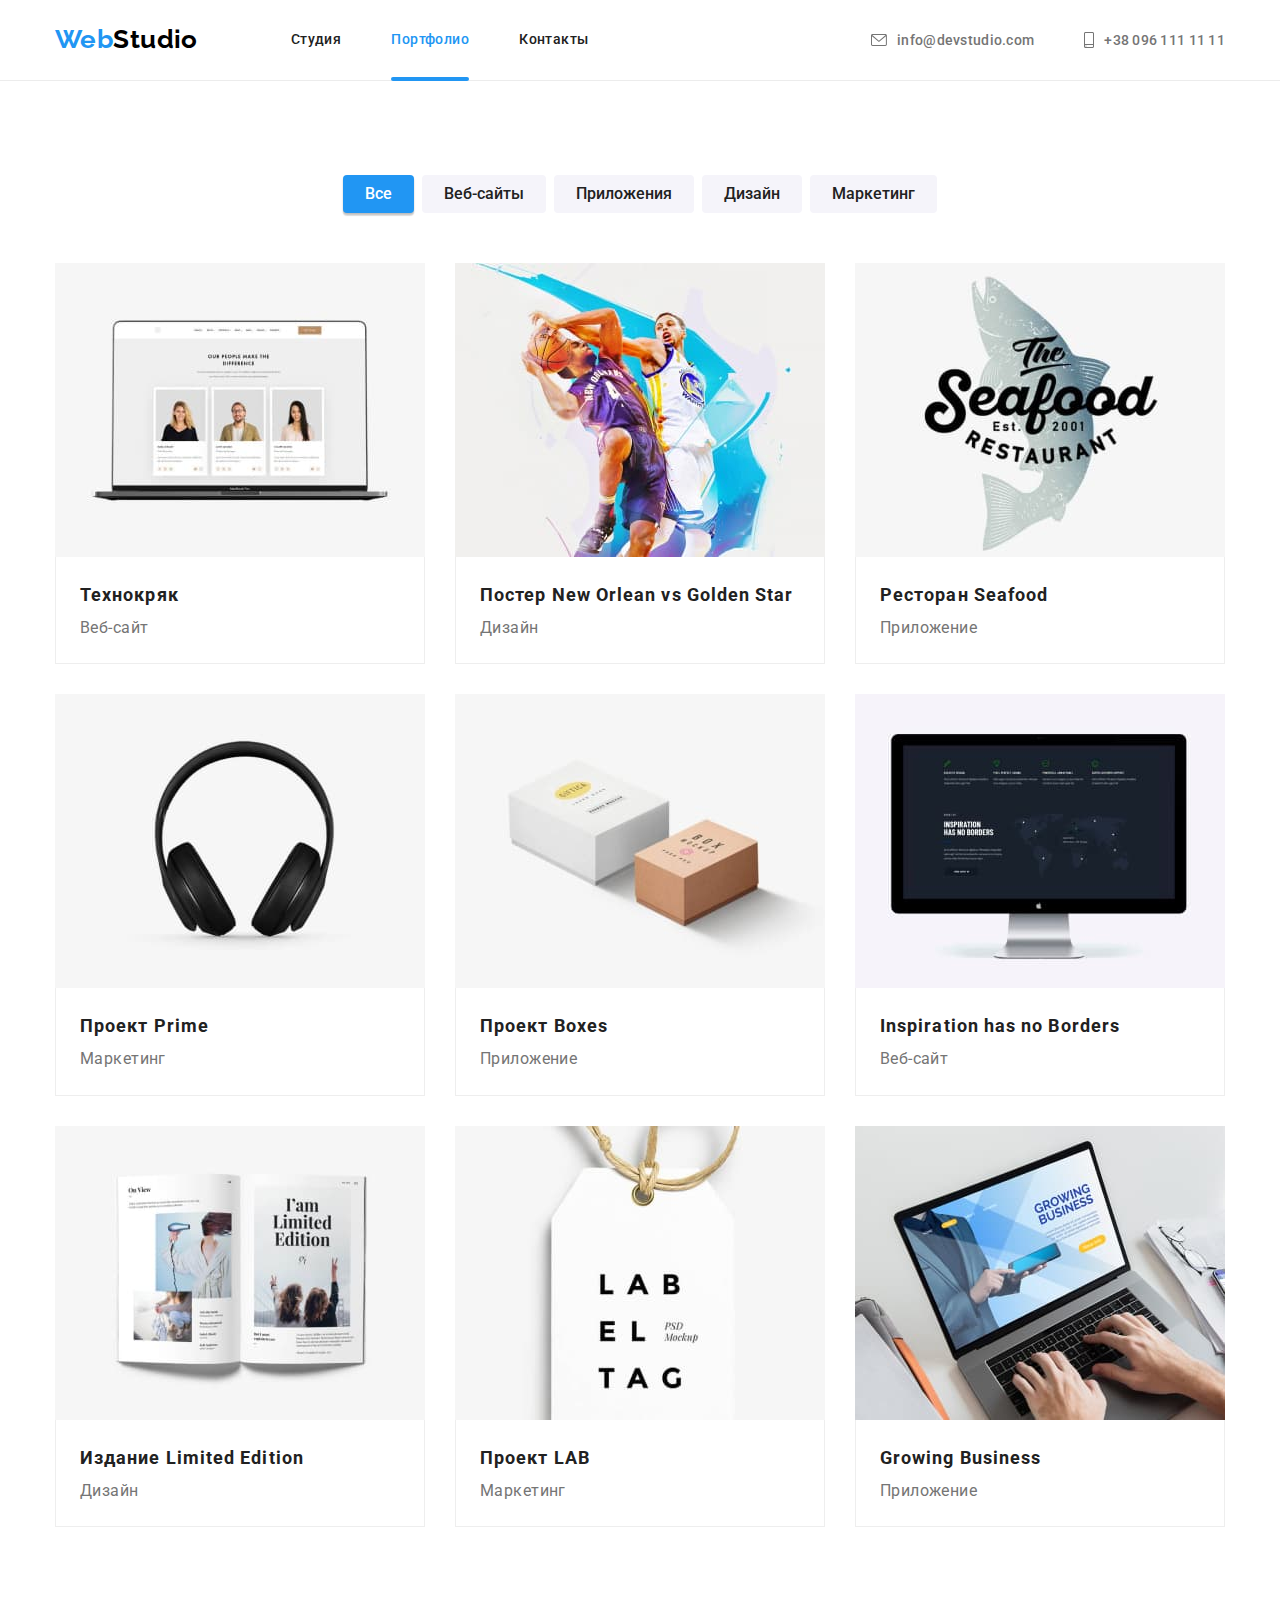
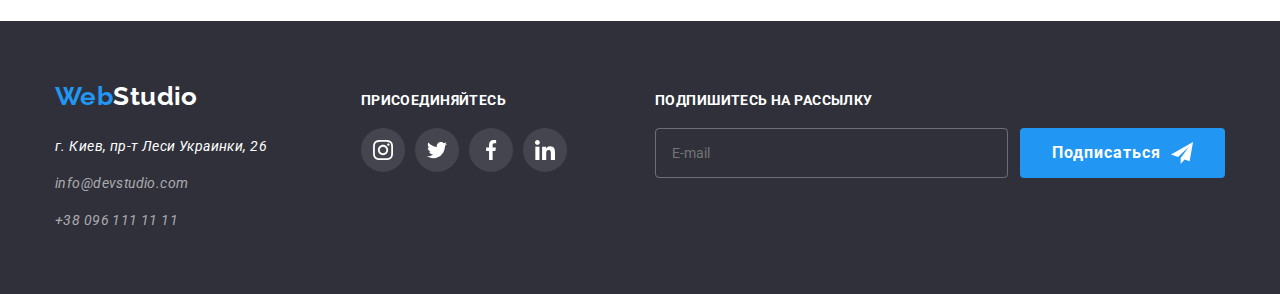
==== portfolio.html @ a34e584c "Початок роботи" ====
<!DOCTYPE html>
<html lang="ru">
  <head>
    <meta charset="UTF-8" />
    <meta http-equiv="X-UA-Compatible" content="IE=edge" />
    <meta name="viewport" content="width=device-width, initial-scale=1.0" />

    <title>WebStudio</title>

    <link rel="preconnect" href="https://fonts.googleapis.com" />
    <link rel="preconnect" href="https://fonts.gstatic.com" crossorigin />
    <link
      href="https://fonts.googleapis.com/css2?family=Raleway:wght@700&family=Roboto:wght@400;500;700;900&display=swap"
      rel="stylesheet"
    />

    <link
      rel="stylesheet"
      href="https://cdnjs.cloudflare.com/ajax/libs/modern-normalize/1.1.0/modern-normalize.min.css"
    />

    <link rel="stylesheet" href="./css/main.min.css" />
  </head>

  <body>
    <!------------------------------ Header ----------------------------->
    <header class="header-section">
      <div class="container header-container">
        <nav class="nav-list">
          <a lang="en" href="/" class="logo"
            >Web<span class="logo__header-color">Studio</span></a
          >

          <ul class="list nav-list">
            <li class="nav-list__item">
              <a href="./index.html" class="nav-list__menu">Студия</a>
            </li>
            <li class="nav-list__item">
              <a href="./portfolio.html" class="nav-list__menu current"
                >Портфолио</a
              >
            </li>
            <li class="nav-list__item">
              <a href="" class="nav-list__menu">Контакты</a>
            </li>
          </ul>
        </nav>
        <ul class="header-contacts-list">
          <li class="nav-list__item">
            <a href="mailto:info@devstudio.com" class="header-contacts">
              <svg class="icon-envelope">
                <use href="./images/icons.svg#icon-envelope"></use>
              </svg>
              info@devstudio.com</a
            >
          </li>

          <li class="nav-list__item">
            <a href="tel:+380961111111" class="header-contacts">
              <svg class="icon-smartphone">
                <use href="./images/icons.svg#icon-smartphone"></use>
              </svg>
              +38 096 111 11 11</a
            >
          </li>
        </ul>
      </div>
    </header>

    <main>
      <section class="main-content-section">
        <div class="container project-container">
          <h1 class="visually-hidden">Наши проекты</h1>

          <ul class="list filters-list">
            <li class="filters-list__btm-filters">
              <button type="button" class="btm-filters current">Все</button>
            </li>
            <li class="filters-list__btm-filters">
              <button type="button" class="btm-filters">Веб-сайты</button>
            </li>
            <li class="filters-list__btm-filters">
              <button type="button" class="btm-filters">Приложения</button>
            </li>
            <li class="filters-list__btm-filters">
              <button type="button" class="btm-filters">Дизайн</button>
            </li>
            <li class="filters-list__btm-filters">
              <button type="button" class="btm-filters">Маркетинг</button>
            </li>
          </ul>

          <ul class="list projects-list">
            <li class="project-list-item">
              <a
                class="project-item-link"
                href=""
                target="_blank"
                title="Технокряк"
                rel="noopener nofollow"
              >
                <div class="project__wrapper">
                  <img
                    class="projects-photo"
                    src="./images/project-1.jpg"
                    alt="Веб-сайт Технокряк"
                  />
                  <p class="project__overlay">
                    Ресурс предлагает комплексные предложения с разным уровнем
                    функционала и сервисов. Все это позволит посетителю получить
                    исчерпывающие сведения о компании или частном лице.
                  </p>
                </div>
                <div class="project-description">
                  <h2 class="project-description__name">Технокряк</h2>
                  <p class="project-description__type">Веб-сайт</p>
                </div>
              </a>
            </li>
            <li class="project-list-item">
              <a
                class="project-item-link"
                href=""
                target="_blank"
                title="Постер New Orlean vs Golden Star"
                rel="noopener nofollow"
              >
                <div class="project__wrapper">
                  <img
                    class="projects-photo"
                    src="./images/project-2.jpg"
                    alt="Постер New Orlean vs Golden Star"
                  />
                  <p class="project__overlay">
                    Ресурс предлагает комплексные предложения с разным уровнем
                    функционала и сервисов. Все это позволит посетителю получить
                    исчерпывающие сведения о компании или частном лице.
                  </p>
                </div>
                <div class="project-description">
                  <h2 class="project-description__name">
                    Постер <span lang="en">New Orlean vs Golden Star</span>
                  </h2>
                  <p class="project-description__type">Дизайн</p>
                </div>
              </a>
            </li>
            <li class="project-list-item">
              <a
                class="project-item-link"
                href=""
                target="_blank"
                title="Ресторан Seafood"
                rel="noopener nofollow"
              >
                <div class="project__wrapper">
                  <img
                    class="projects-photo"
                    src="./images/project-3.jpg"
                    alt="Ресторан Seafood Лого"
                  />
                  <p class="project__overlay">
                    Ресурс предлагает комплексные предложения с разным уровнем
                    функционала и сервисов. Все это позволит посетителю получить
                    исчерпывающие сведения о компании или частном лице.
                  </p>
                </div>
                <div class="project-description">
                  <h2 class="project-description__name">
                    Ресторан <span lang="en">Seafood</span>
                  </h2>
                  <p class="project-description__type">Приложение</p>
                </div>
              </a>
            </li>
            <li class="project-list-item">
              <a
                class="project-item-link"
                href=""
                target="_blank"
                title="Проект Prime"
                rel="noopener nofollow"
              >
                <div class="project__wrapper">
                  <img
                    class="projects-photo"
                    src="./images/project-4.jpg"
                    alt="Мониторные Наушники"
                  />
                  <p class="project__overlay">
                    Ресурс предлагает комплексные предложения с разным уровнем
                    функционала и сервисов. Все это позволит посетителю получить
                    исчерпывающие сведения о компании или частном лице.
                  </p>
                </div>
                <div class="project-description">
                  <h2 class="project-description__name">Проект Prime</h2>
                  <p class="project-description__type">Маркетинг</p>
                </div>
              </a>
            </li>
            <li class="project-list-item">
              <a
                class="project-item-link"
                href=""
                target="_blank"
                title="Проект Boxes"
                rel="noopener nofollow"
              >
                <div class="project__wrapper">
                  <img
                    class="projects-photo"
                    src="./images/project-5.jpg"
                    alt="2 картонные коробки для упаковки"
                  />
                  <p class="project__overlay">
                    Ресурс предлагает комплексные предложения с разным уровнем
                    функционала и сервисов. Все это позволит посетителю получить
                    исчерпывающие сведения о компании или частном лице.
                  </p>
                </div>
                <div class="project-description">
                  <h2 class="project-description__name">
                    Проект <span>Boxes</span>
                  </h2>
                  <p class="project-description__type">Приложение</p>
                </div>
              </a>
            </li>
            <li class="project-list-item">
              <a
                class="project-item-link"
                lang="en"
                href=""
                target="_blank"
                title="Inspiration has no Borders"
                rel="noopener nofollow"
              >
                <div class="project__wrapper">
                  <img
                    class="projects-photo"
                    src="./images/project-6.jpg"
                    alt="Веб-сайт Inspiration has no Borders"
                  />
                  <p class="project__overlay">
                    Ресурс предлагает комплексные предложения с разным уровнем
                    функционала и сервисов. Все это позволит посетителю получить
                    исчерпывающие сведения о компании или частном лице.
                  </p>
                </div>
                <div class="project-description">
                  <h2 lang="en" class="project-description__name">
                    Inspiration has no Borders
                  </h2>
                  <p class="project-description__type">Веб-сайт</p>
                </div>
              </a>
            </li>
            <li class="project-list-item">
              <a
                class="project-item-link"
                href=""
                target="_blank"
                title="Издание Limited Edition"
                rel="noopener nofollow"
              >
                <div class="project__wrapper">
                  <img
                    class="projects-photo"
                    src="./images/project-7.jpg"
                    alt="Издание Limited Edition"
                  />
                  <p class="project__overlay">
                    Ресурс предлагает комплексные предложения с разным уровнем
                    функционала и сервисов. Все это позволит посетителю получить
                    исчерпывающие сведения о компании или частном лице.
                  </p>
                </div>
                <div class="project-description">
                  <h2 class="project-description__name">
                    Издание <span>Limited Edition</span>
                  </h2>
                  <p class="project-description__type">Дизайн</p>
                </div>
              </a>
            </li>
            <li class="project-list-item">
              <a
                class="project-item-link"
                href=""
                target="_blank"
                title="Проект LAB"
                rel="noopener nofollow"
              >
                <div class="project__wrapper">
                  <img
                    class="projects-photo"
                    src="./images/project-8.jpg"
                    alt="Проект LAB"
                  />
                  <p class="project__overlay">
                    Ресурс предлагает комплексные предложения с разным уровнем
                    функционала и сервисов. Все это позволит посетителю получить
                    исчерпывающие сведения о компании или частном лице.
                  </p>
                </div>
                <div class="project-description">
                  <h2 class="project-description__name">
                    Проект <span>LAB</span>
                  </h2>
                  <p class="project-description__type">Маркетинг</p>
                </div>
              </a>
            </li>
            <li class="project-list-item">
              <a
                class="project-item-link"
                lang="en"
                href=""
                target="_blank"
                title="Growing Business"
                rel="noopener nofollow"
              >
                <div class="project__wrapper">
                  <img
                    class="projects-photo"
                    src="./images/project-9.jpg"
                    alt="Приложение Growing Business на экране ноутбука"
                  />
                  <p class="project__overlay">
                    Ресурс предлагает комплексные предложения с разным уровнем
                    функционала и сервисов. Все это позволит посетителю получить
                    исчерпывающие сведения о компании или частном лице.
                  </p>
                </div>
                <div class="project-description">
                  <h2 class="project-description__name">Growing Business</h2>
                  <p class="project-description__type">Приложение</p>
                </div>
              </a>
            </li>
          </ul>
        </div>
      </section>
    </main>

    <!--  Footer  -->
    <footer class="footer-background">
      <div class="container footer-container">
        <div class="footer-blocks">
          <a lang="en" href="/" class="logo"
            ><span>Web</span><span class="logo__footer-color">Studio</span></a
          >
          <address>
            <ul class="list footer-adress-container">
              <li class="footer-adress__list">
                <a
                  class="address-list__link"
                  href="https://goo.gl/maps/GgaBB5i8PTadJ9jeA"
                  target="_blank"
                  rel="noopener noreferer"
                  >г. Киев, пр-т Леси Украинки, 26</a
                >
              </li>
              <li class="footer-adress__list">
                <a
                  class="address-list__link footer-adress__link"
                  href="mailto:info@devstudio.com"
                  >info@devstudio.com</a
                >
              </li>
              <li class="footer-adress__list">
                <a
                  class="address-list__link footer-adress__link"
                  href="tel:+380961111111"
                  >+38 096 111 11 11</a
                >
              </li>
            </ul>
          </address>
        </div>

        <div class="footer-blocks">
          <p class="footer-to-join">ПРИСОЕДИНЯЙТЕСЬ</p>
          <ul class="list social-links-footer">
            <li class="social-links icon-bg">
              <a href="" class="icon-socials-link-footer">
                <svg class="icon-socials-footer">
                  <use href="./images/icons.svg#icon-instagram"></use>
                </svg>
              </a>
            </li>
            <li class="social-links icon-bg">
              <a href="" class="icon-socials-link-footer">
                <svg class="icon-socials-footer">
                  <use href="./images/icons.svg#icon-twitter"></use>
                </svg>
              </a>
            </li>
            <li class="social-links icon-bg">
              <a href="" class="icon-socials-link-footer">
                <svg class="icon-socials-footer">
                  <use href="./images/icons.svg#icon-facebook"></use>
                </svg>
              </a>
            </li>
            <li class="social-links icon-bg">
              <a href="" class="icon-socials-link-footer">
                <svg class="icon-socials-footer">
                  <use href="./images/icons.svg#icon-linkedin"></use>
                </svg>
              </a>
            </li>
          </ul>
        </div>
        <!-- Contact form footer -->
        <form class="contact-form-email">
          <strong class="contact-form-email__h">Подпишитесь на рассылку</strong>

          <span class="contact-form-email__field">
            <input
              name="user_email"
              class="contact-form-email__input"
              required
              type="email"
              placeholder="E-mail"
            />

            <button type="submit" class="btn submit-btn subscribe">
              Подписаться
              <svg class="subscribe__icon" width="24" height="24">
                <use href="./images/icons.svg#icon-send"></use>
              </svg>
            </button>
          </span>
        </form>
      </div>
    </footer>
  </body>
</html>
---- css/main.min.css ----
:root{--logo-header-color: #000000;--h-color: #212121;--accent-color: #2196f3;--main-text-color: #757575;--footer-adress-transparent: rgba(255, 255, 255, 0.6);--backgroung-main-color: #ffffff;--backgroung-hero-footer: #2f303a;--backgroung-team: #f5f4fa;--font-family-main: 'roboto', 'sans-serif';--font-family-secondary: 'raleway', 'sans-serif';--icon-base-color: #afb1b8}.visually-hidden{position:absolute;width:1px;height:1px;margin:-1px;padding:0;overflow:hidden;border:0;clip:rect(0 0 0 0)}body{font-family:var(--font-family-main);font-size:14px;letter-spacing:0.03em;background-color:var(--backgroung-main-color);color:var(--main-text-color)}a{text-decoration:none;color:inherit}h1,h2,h3,h4,h5,h6,p,ul{margin:0px}h2,h3{color:var(--h-color)}ul{list-style:none;padding-left:0;margin:0}img{display:block;max-width:100%;min-height:auto}.container{width:1200px;padding-right:15px;padding-left:15px;margin-right:auto;margin-left:auto}.main-content-section{padding-top:94px;padding-bottom:94px}.secondary-h{margin-bottom:50px;text-align:center;font-weight:700;font-size:36px;line-height:1.16}.logo{margin-right:93px;align-self:center;font-family:var(--font-family-secondary);font-weight:700;font-size:26px;line-height:1.2;color:var(--accent-color)}.logo__header-color{color:var(--logo-header-color)}.logo__footer-color{color:var(--backgroung-main-color)}.nav-list{display:flex}.nav-list .nav-list__item{font-weight:500}.nav-list .nav-list__item:not(:last-child){margin-right:50px}.nav-list .nav-list__menu{display:block;padding-top:32px;padding-bottom:32px}.nav-list .nav-list__menu.current{color:var(--accent-color)}.nav-list__item{position:relative}.nav-list__menu{position:relative;line-height:1.14;color:var(--h-color);transition:color 250ms cubic-bezier(0.4, 0, 0.2, 1)}.nav-list__menu:hover,.nav-list__menu:focus{color:var(--accent-color)}.nav-list__menu.current::after{content:"";position:absolute;width:100%;height:4px;border-radius:2px;bottom:-1px;left:0;background-color:var(--accent-color)}.main-title{text-align:center;margin:0 auto;width:696px;font-weight:900;font-size:44px;line-height:1.36;letter-spacing:0.06em;text-transform:uppercase}.btn{display:inline-block;align-items:center;min-width:200px;min-height:50px;padding-right:32px;padding-left:32px;margin-top:50px;cursor:pointer;border:none;border-radius:4px;font-family:inherit;font-weight:700;font-size:16px;line-height:1.9;letter-spacing:0.06em;background-color:var(--accent-color);color:var(--backgroung-main-color);transition:box-shadow 250ms cubic-bezier(0.4, 0, 0.2, 1)}.btn:hover,.btn:focus{box-shadow:0px 4px 4px rgba(0,0,0,0.15)}.submit-btn{display:block;margin:0 auto}.subscribe{display:flex;margin-left:12px}.subscribe .subscribe__icon{margin-left:10px}.teammate-social-links{display:flex;align-items:center;justify-content:center;margin-top:16px}.social-links:not(:nth-child(4n+1)){margin-left:10px}.icon-socials-link{display:flex}.icon-socials-link:hover,.icon-socials-link:focus{background-color:var(--accent-color);border-radius:50%;transition:background-color 250ms cubic-bezier(0.4, 0, 0.2, 1)}.icon-socials{display:flex;width:44px;height:44px;padding:12px;fill:var(--icon-base-color);transition:fill 250ms cubic-bezier(0.4, 0, 0.2, 1)}.icon-socials:hover,.icon-socials:focus{fill:var(--backgroung-main-color)}.social-links-footer{display:flex;margin-top:20px}.icon-socials-link-footer{display:flex}.icon-socials-link-footer:hover,.icon-socials-link-footer:focus{background-color:var(--accent-color);border-radius:50%}.icon-socials-footer{display:flex;width:44px;height:44px;padding:12px;fill:var(--backgroung-main-color);transition:background-color 250ms cubic-bezier(0.4, 0, 0.2, 1)}.icon-bg{background-color:rgba(255,255,255,0.1);border-radius:50%}.project__wrapper{position:relative;overflow:hidden}.project__overlay{position:absolute;top:0;left:0;width:100%;height:100%;padding:63px 24px;font-size:18px;line-height:1.5;color:var(--backgroung-main-color);background-color:var(--accent-color);opacity:90%;overflow:auto;transform:translateY(101%);transition:transform 250ms cubic-bezier(0.4, 0, 0.2, 1)}.modal-close-btn{position:absolute;top:8px;right:8px;display:flex;justify-content:center;align-items:center;height:30px;width:30px;padding:0;border-radius:50%;border:1px solid rgba(0,0,0,0.1);background-color:transparent;cursor:pointer;transition:fill 250ms cubic-bezier(0.4, 0, 0.2, 1)}.modal-close-btn:hover,.modal-close-btn:focus{fill:var(--accent-color)}.checkbox-wrapper{margin-bottom:30px}.contact-form-checkbox-label{display:flex;align-items:center;justify-content:center}.contact-form-checkbox-label::before{content:"";display:inline-block;width:16px;height:15px;border:2px solid var(--h-color);border-radius:2px;cursor:pointer;margin-right:8px}.contact-form-checkbox:checked+.contact-form-checkbox-label::before{background-image:url(../images/check-icon.svg);border:none}.policy-checkbox__link{color:var(--accent-color);text-decoration:underline}.contact-form-email{margin-left:auto}.contact-form-field-name-footer{font-size:16px;color:rgba(255,255,255,0.6)}.contact-form-email__h{font-weight:700;color:var(--backgroung-main-color);text-transform:uppercase}.contact-form-email__field{display:flex;width:570px;align-items:baseline}.contact-form-email__input{height:50px;width:358px;margin-top:20px;padding-left:16px;border:1px solid rgba(255,255,255,0.3);border-radius:4px;background-color:transparent;color:var(--backgroung-main-color);transition:border-color 250ms cubic-bezier(0.4, 0, 0.2, 1)}.header-section{border-bottom:1px solid #ececec}.header-container{display:flex;align-items:center}.header-contacts-list{display:flex;margin-left:auto}.header-contacts-list .nav-list__item{display:flex;font-weight:500}.header-contacts-list .nav-list__item:not(:last-child){margin-right:50px}.header-contacts{display:flex;align-items:center;line-height:1.17;letter-spacing:0.02em;transition:color 250ms cubic-bezier(0.4, 0, 0.2, 1)}.header-contacts:hover,.header-contacts:focus{color:var(--accent-color)}.icon-envelope,.icon-smartphone{align-items:center;margin-right:10px;fill:currentColor;transition:fill 250ms cubic-bezier(0.4, 0, 0.2, 1)}.icon-envelope{width:16px;height:12px}.icon-smartphone{width:10px;height:16px}.hero{padding-top:200px;padding-bottom:200px;text-align:center;max-width:1600px;margin:0 auto;height:auto;color:var(--backgroung-main-color);background-color:var(--backgroung-hero-footer);background-image:linear-gradient(rgba(47,48,58,0.4), rgba(47,48,58,0.4)),url(../images/bg-hero.jpg);background-size:cover;background-repeat:no-repeat}.feature-list-list{display:flex;flex-wrap:wrap}.feature-list-list>.feature-list-list__item{flex-basis:calc((100% - 4 * 30px) / 4);margin-right:30px}.feature-list-list>.feature-list-list__item:nth-child(4n){margin-right:0px}.feature-list-list>.feature-list-list__item:nth-child(n+5){margin-top:30px}.feature-list_h{text-transform:uppercase;font-weight:700;font-size:14px;line-height:2}.feature-list_description{font-size:14px;line-height:1.88}.feature-list-list__item{display:block}.feature-list-list_icon{display:flex;width:270px;height:120px;align-items:center;justify-content:center;margin-bottom:30px;background-color:var(--backgroung-team)}.icon-img{width:70px;height:70px}.particuliarities-section{padding-top:0}.particuliarities__link{display:flex;flex-wrap:wrap;margin-left:-30px}.particuliarities__link>.particuliarities-photo{flex-basis:calc((100% - 3 * 30px) / 3)}.list__particularities{margin-top:30px;margin-left:30px}.particuliarities-photo{width:370px}.particuliarities-photo-wrapper{position:relative;overflow:hidden}.overlay{display:flex;position:absolute;bottom:0;left:0;justify-content:center;align-items:center;text-transform:uppercase;font-weight:700;width:370px;height:70px;color:var(--backgroung-main-color);background-color:var(--backgroung-hero-footer);opacity:0.8}.team-backgroung{background-color:var(--backgroung-team)}.our-team{display:flex;flex-wrap:wrap;margin-top:-30px;margin-left:-30px}.our-team>.our-team__list{flex-basis:calc((100% - 4 * 30px) / 4)}.our-team__list{margin-top:30px;margin-left:30px;box-shadow:0px 1px 3px rgba(0,0,0,0.12),0px 1px 1px rgba(0,0,0,0.14),0px 2px 1px rgba(0,0,0,0.2);border-bottom-right-radius:4px;border-bottom-left-radius:4px}.teammate-photo{width:270px}.teammate-description{padding-top:30px;padding-bottom:30px;border-radius:0px 0px 4px 4px;background-color:var(--backgroung-main-color)}.teammate-name,.teammate-position{line-height:1.19;text-align:center;font-size:16px}.teammate-name{margin-bottom:8px;font-weight:500}.partners-logo{display:flex;flex-wrap:wrap}.partners-list{display:flex;flex-basis:calc((100% - 6 * 30px) / 6)}.partners-list:not(:nth-child(-n+6)){margin-top:30px}.partners-list:not(:nth-child(6n+1)){margin-left:30px}.partners-list__icon{width:170px;height:92px;padding:16px 32px;border:1px solid var(--icon-base-color);border-radius:4px;fill:var(--icon-base-color);transition:fill 250ms cubic-bezier(0.4, 0, 0.2, 1)}.partners-list__icon:hover,.partners-list__icon:focus{fill:var(--accent-color);border:1px solid var(--accent-color)}.footer-background{background-color:var(--backgroung-hero-footer);padding-top:60px;padding-bottom:60px}.footer-container{display:flex;align-items:baseline}.footer-blocks:not(:first-child){margin-left:70px}.footer-adress-container{margin-top:20px}.footer-adress__list:not(:last-child){margin-bottom:9px}.address-list__link{color:var(--backgroung-main-color);line-height:2}.footer-adress__link{color:var(--footer-adress-transparent)}.footer-to-join{text-transform:uppercase;font-weight:700;line-height:1,14;color:var(--backgroung-main-color)}.filters-list{display:flex;justify-content:center;margin-bottom:50px}.filters-list .filters-list__btm-filters:not(:first-child){margin-left:8px}.filters-list .btm-filters.current{background-color:var(--accent-color);color:var(--backgroung-main-color);box-shadow:0px 3px 1px rgba(0,0,0,0.1),0px 1px 2px rgba(0,0,0,0.08),0px 2px 2px rgba(0,0,0,0.12)}.btm-filters{padding-top:6px;padding-right:22px;padding-bottom:6px;padding-left:22px;border:none;border-radius:4px;cursor:pointer;font-family:inherit;font-weight:500;font-size:16px;line-height:1.63;text-align:center;background-color:var(--backgroung-team);color:var(--h-color);transition:background-color 250ms cubic-bezier(0.4, 0, 0.2, 1)}.btm-filters:hover,.btm-filters:focus{background-color:var(--accent-color);color:var(--backgroung-main-color);box-shadow:0px 3px 1px rgba(0,0,0,0.1),0px 1px 2px rgba(0,0,0,0.08),0px 2px 2px rgba(0,0,0,0.12)}.projects-list{display:flex;flex-wrap:wrap;margin-top:-30px;margin-right:-30px}.projects-list>.project-list-item{margin-right:30px;margin-top:30px;flex-basis:calc((100% - 3 * 30px) / 3)}.project-item-link{display:block;transition:box-shadow 250ms cubic-bezier(0.4, 0, 0.2, 1)}.project-item-link:hover,.project-item-link:focus{box-shadow:0px 1px 1px rgba(0,0,0,0.12),0px 4px 4px rgba(0,0,0,0.06),1px 4px 6px rgba(0,0,0,0.16)}.project-item-link:hover .project__overlay,.project-item-link:focus .project__overlay{transform:translateY(0)}.projects-photo{width:370px}.project-description{padding-top:20px;padding-right:24px;padding-bottom:20px;padding-left:24px;border:1px solid #eeeeee;border-top:none}.project-description__name{font-weight:700;font-size:18px;line-height:2;letter-spacing:0.06em}.project-description__type{font-size:16px;line-height:1.9}.backdrop{position:fixed;top:0;left:0;height:100vh;width:100vw;background-color:rgba(0,0,0,0.2);transition:opacity 250ms cubic-bezier(0.4, 0, 0.2, 1),visibility 250ms cubic-bezier(0.4, 0, 0.2, 1)}.backdrop.is-hidden{opacity:0;visibility:hidden;pointer-events:none}.modal{position:absolute;top:50%;left:50%;transform:translate(-50%, -50%);padding:40px;width:528px;height:580px;background-color:var(--backgroung-main-color)}.contact-form-h{display:block;margin-bottom:12px;text-align:center;font-weight:700;font-size:20px;line-height:1.17;color:var(--h-color)}.contact-form-field{display:block;margin-bottom:10px}.contact-form-field__name{font-size:12px;line-height:1.17;letter-spacing:0.01em}.contact-form-input-wrapper,.contact-form-message__textarea{position:relative;display:block;margin-top:4px}.contact-form-input-message{position:relative;display:block;margin-top:4px}.contact-form-input{width:100%;height:40px;padding-left:42px;border:1px solid rgba(33,33,33,0.2);border-radius:4px;transition:border-color 250ms cubic-bezier(0.4, 0, 0.2, 1)}.contact-form-input:focus{outline:none;border-color:var(--accent-color)}.contact-form-input:focus+.modal-icons{fill:var(--accent-color)}.modal-icons{position:absolute;top:50%;left:12px;transform:translateY(-50%);transition:fill 250ms cubic-bezier(0.4, 0, 0.2, 1)}.contact-form-message{width:100%;height:120px;resize:none;padding:12px 16px;margin-top:4px;margin-bottom:20px;border:1px solid rgba(33,33,33,0.2);border-radius:4px;transition:border-color 250ms cubic-bezier(0.4, 0, 0.2, 1)}.contact-form-message:focus{outline:none;border-color:var(--accent-color)}.contact-form-message::placeholder{color:rgba(117,117,117,0.5)}
/*# sourceMappingURL=main.min.css.map */
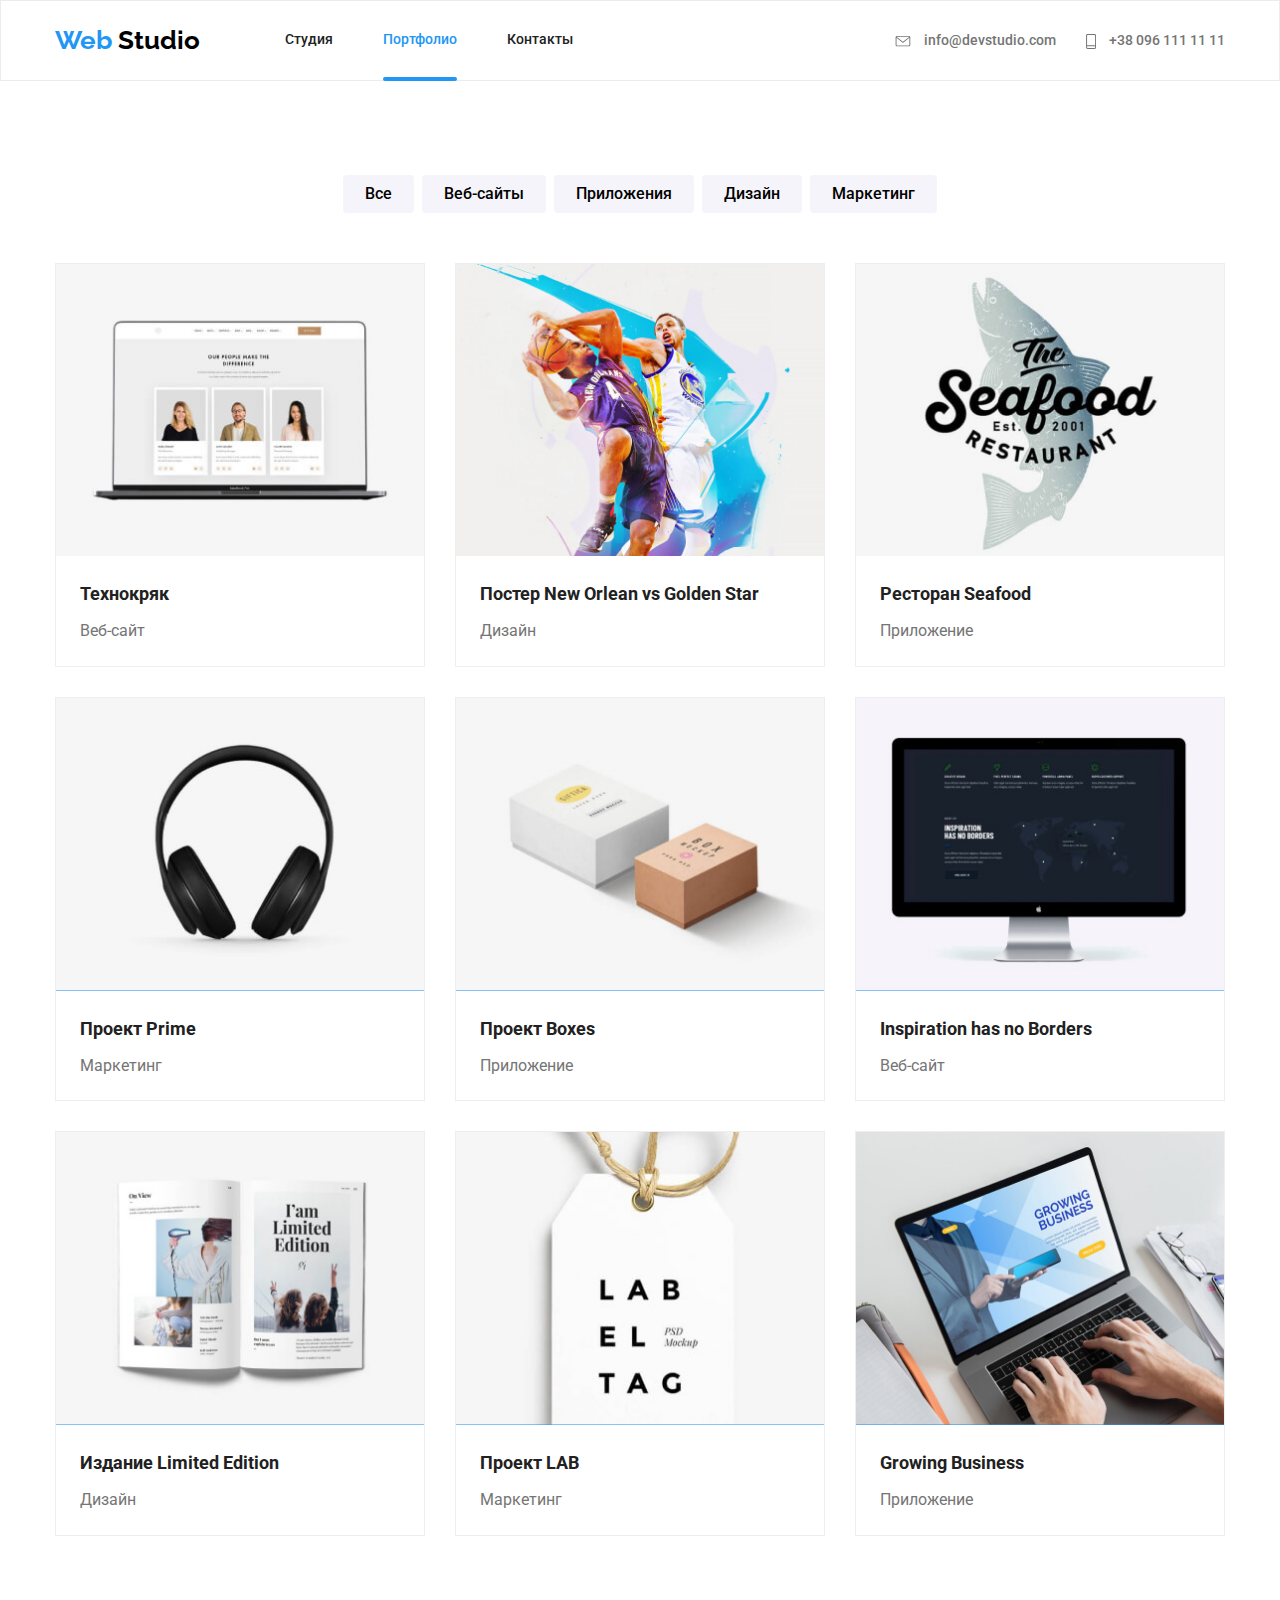
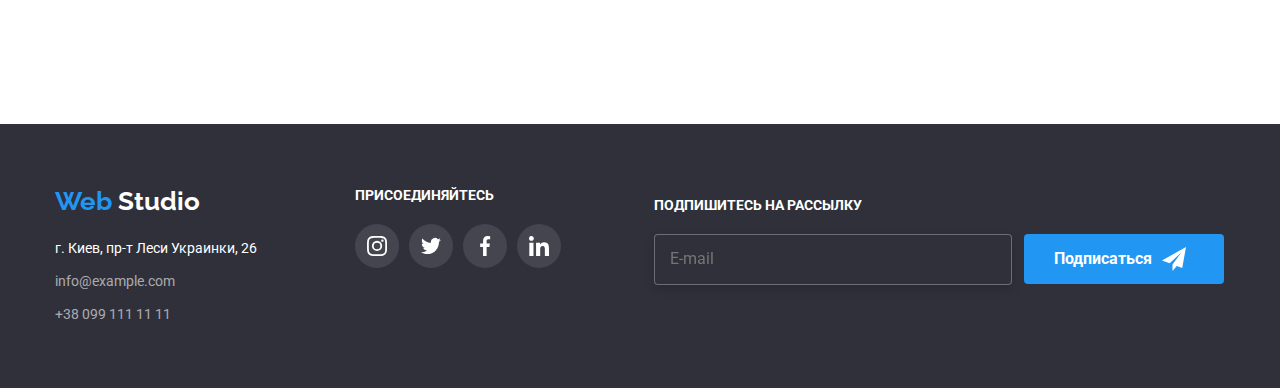
==== commit 69cd95b2: "add" ====
--- a/portfolio.html
+++ b/portfolio.html
@@ -1,14 +1,9 @@
 <!DOCTYPE html>
-<html lang="ru">
+<html lang="en">
   <head>
     <meta charset="UTF-8" />
-    <meta http-equiv="X-UA-Compatible" content="IE=edge" />
     <meta name="viewport" content="width=device-width, initial-scale=1.0" />
-
-    <title>WebStudio</title>
-
-    <link rel="preconnect" href="https://fonts.googleapis.com" />
-    <link rel="preconnect" href="https://fonts.gstatic.com" crossorigin />
+    <title>Портфолио</title>
     <link
       href="https://fonts.googleapis.com/css2?family=Raleway:wght@700&family=Roboto:wght@400;500;700;900&display=swap"
       rel="stylesheet"
@@ -18,324 +13,486 @@
       rel="stylesheet"
       href="https://cdnjs.cloudflare.com/ajax/libs/modern-normalize/1.1.0/modern-normalize.min.css"
     />
-
-    <link rel="stylesheet" href="./css/main.min.css" />
+    <link rel="stylesheet" href="./css/portfolio.min.css" />
   </head>
-
   <body>
-    <!------------------------------ Header ----------------------------->
-    <header class="header-section">
-      <div class="container header-container">
-        <nav class="nav-list">
-          <a lang="en" href="/" class="logo"
-            >Web<span class="logo__header-color">Studio</span></a
+    <!--Шапка сайта-->
+
+    <header class="page-header">
+      <div class="conteiner">
+        <nav class="main-nav">
+          <a href="" class="logo padding-logo"
+            >Web<span class="top-color-logo"> Studio</span></a
           >
-
-          <ul class="list nav-list">
-            <li class="nav-list__item">
-              <a href="./index.html" class="nav-list__menu">Студия</a>
-            </li>
-            <li class="nav-list__item">
-              <a href="./portfolio.html" class="nav-list__menu current"
-                >Портфолио</a
-              >
-            </li>
-            <li class="nav-list__item">
-              <a href="" class="nav-list__menu">Контакты</a>
+          <ul class="site-nav-list">
+            <li class="item">
+              <a href="./index.html" class="nav-link">Студия</a>
+            </li>
+            <li class="item">
+              <a href="" class="nav-link current">Портфолио</a>
+            </li>
+            <li class="item"><a href="" class="nav-link">Контакты</a></li>
+          </ul>
+          <ul class="list">
+            <li class="item item-mail">
+              <a href="" class="mail">
+                <svg class="icon-contacts" width="16" height="11">
+                  <use href="./images/icons/sprite.svg#icon-logomail"></use>
+                </svg>
+                info@devstudio.com
+              </a>
+            </li>
+            <li class="item">
+              <a href="" class="tel">
+                <svg class="icon-contacts" width="10" height="15">
+                  <use href="./images/icons/sprite.svg#icon-logophone"></use>
+                </svg>
+                +38 096 111 11 11
+              </a>
             </li>
           </ul>
         </nav>
-        <ul class="header-contacts-list">
-          <li class="nav-list__item">
-            <a href="mailto:info@devstudio.com" class="header-contacts">
-              <svg class="icon-envelope">
-                <use href="./images/icons.svg#icon-envelope"></use>
-              </svg>
-              info@devstudio.com</a
-            >
-          </li>
-
-          <li class="nav-list__item">
-            <a href="tel:+380961111111" class="header-contacts">
-              <svg class="icon-smartphone">
-                <use href="./images/icons.svg#icon-smartphone"></use>
-              </svg>
-              +38 096 111 11 11</a
-            >
-          </li>
-        </ul>
       </div>
     </header>
 
+    <!--Фильтры-->
+
     <main>
       <section class="main-content-section">
-        <div class="container project-container">
-          <h1 class="visually-hidden">Наши проекты</h1>
-
-          <ul class="list filters-list">
-            <li class="filters-list__btm-filters">
-              <button type="button" class="btm-filters current">Все</button>
-            </li>
-            <li class="filters-list__btm-filters">
-              <button type="button" class="btm-filters">Веб-сайты</button>
-            </li>
-            <li class="filters-list__btm-filters">
-              <button type="button" class="btm-filters">Приложения</button>
-            </li>
-            <li class="filters-list__btm-filters">
-              <button type="button" class="btm-filters">Дизайн</button>
-            </li>
-            <li class="filters-list__btm-filters">
-              <button type="button" class="btm-filters">Маркетинг</button>
+        <div class="conteiner">
+          <h1 class="visually-hidden">Портфолио</h1>
+          <ul class="filter-list">
+            <li class="button-element">
+              <button class="buttons first-button current" type="button">
+                Все
+              </button>
+            </li>
+            <li class="button-element">
+              <button class="buttons" type="button">Веб-сайты</button>
+            </li>
+            <li class="button-element">
+              <button class="buttons" type="button">Приложения</button>
+            </li>
+            <li class="button-element">
+              <button class="buttons" type="button">Дизайн</button>
+            </li>
+            <li class="button-element">
+              <button class="buttons" type="button">Маркетинг</button>
             </li>
           </ul>
 
-          <ul class="list projects-list">
-            <li class="project-list-item">
-              <a
-                class="project-item-link"
-                href=""
-                target="_blank"
-                title="Технокряк"
-                rel="noopener nofollow"
-              >
-                <div class="project__wrapper">
-                  <img
-                    class="projects-photo"
-                    src="./images/project-1.jpg"
-                    alt="Веб-сайт Технокряк"
-                  />
-                  <p class="project__overlay">
-                    Ресурс предлагает комплексные предложения с разным уровнем
-                    функционала и сервисов. Все это позволит посетителю получить
-                    исчерпывающие сведения о компании или частном лице.
-                  </p>
-                </div>
-                <div class="project-description">
-                  <h2 class="project-description__name">Технокряк</h2>
-                  <p class="project-description__type">Веб-сайт</p>
-                </div>
-              </a>
-            </li>
-            <li class="project-list-item">
-              <a
-                class="project-item-link"
-                href=""
-                target="_blank"
-                title="Постер New Orlean vs Golden Star"
-                rel="noopener nofollow"
-              >
-                <div class="project__wrapper">
-                  <img
-                    class="projects-photo"
-                    src="./images/project-2.jpg"
-                    alt="Постер New Orlean vs Golden Star"
-                  />
-                  <p class="project__overlay">
-                    Ресурс предлагает комплексные предложения с разным уровнем
-                    функционала и сервисов. Все это позволит посетителю получить
-                    исчерпывающие сведения о компании или частном лице.
-                  </p>
-                </div>
-                <div class="project-description">
-                  <h2 class="project-description__name">
-                    Постер <span lang="en">New Orlean vs Golden Star</span>
-                  </h2>
-                  <p class="project-description__type">Дизайн</p>
-                </div>
-              </a>
-            </li>
-            <li class="project-list-item">
-              <a
-                class="project-item-link"
-                href=""
-                target="_blank"
-                title="Ресторан Seafood"
-                rel="noopener nofollow"
-              >
-                <div class="project__wrapper">
-                  <img
-                    class="projects-photo"
-                    src="./images/project-3.jpg"
-                    alt="Ресторан Seafood Лого"
-                  />
-                  <p class="project__overlay">
-                    Ресурс предлагает комплексные предложения с разным уровнем
-                    функционала и сервисов. Все это позволит посетителю получить
-                    исчерпывающие сведения о компании или частном лице.
-                  </p>
-                </div>
-                <div class="project-description">
-                  <h2 class="project-description__name">
-                    Ресторан <span lang="en">Seafood</span>
-                  </h2>
-                  <p class="project-description__type">Приложение</p>
-                </div>
-              </a>
-            </li>
-            <li class="project-list-item">
-              <a
-                class="project-item-link"
-                href=""
-                target="_blank"
-                title="Проект Prime"
-                rel="noopener nofollow"
-              >
-                <div class="project__wrapper">
-                  <img
-                    class="projects-photo"
-                    src="./images/project-4.jpg"
-                    alt="Мониторные Наушники"
-                  />
-                  <p class="project__overlay">
-                    Ресурс предлагает комплексные предложения с разным уровнем
-                    функционала и сервисов. Все это позволит посетителю получить
-                    исчерпывающие сведения о компании или частном лице.
-                  </p>
-                </div>
-                <div class="project-description">
-                  <h2 class="project-description__name">Проект Prime</h2>
-                  <p class="project-description__type">Маркетинг</p>
-                </div>
-              </a>
-            </li>
-            <li class="project-list-item">
-              <a
-                class="project-item-link"
-                href=""
-                target="_blank"
-                title="Проект Boxes"
-                rel="noopener nofollow"
-              >
-                <div class="project__wrapper">
-                  <img
-                    class="projects-photo"
-                    src="./images/project-5.jpg"
-                    alt="2 картонные коробки для упаковки"
-                  />
-                  <p class="project__overlay">
-                    Ресурс предлагает комплексные предложения с разным уровнем
-                    функционала и сервисов. Все это позволит посетителю получить
-                    исчерпывающие сведения о компании или частном лице.
-                  </p>
-                </div>
-                <div class="project-description">
-                  <h2 class="project-description__name">
-                    Проект <span>Boxes</span>
-                  </h2>
-                  <p class="project-description__type">Приложение</p>
-                </div>
-              </a>
-            </li>
-            <li class="project-list-item">
-              <a
-                class="project-item-link"
-                lang="en"
-                href=""
-                target="_blank"
-                title="Inspiration has no Borders"
-                rel="noopener nofollow"
-              >
-                <div class="project__wrapper">
-                  <img
-                    class="projects-photo"
-                    src="./images/project-6.jpg"
-                    alt="Веб-сайт Inspiration has no Borders"
-                  />
-                  <p class="project__overlay">
-                    Ресурс предлагает комплексные предложения с разным уровнем
-                    функционала и сервисов. Все это позволит посетителю получить
-                    исчерпывающие сведения о компании или частном лице.
-                  </p>
-                </div>
-                <div class="project-description">
-                  <h2 lang="en" class="project-description__name">
-                    Inspiration has no Borders
-                  </h2>
-                  <p class="project-description__type">Веб-сайт</p>
-                </div>
-              </a>
-            </li>
-            <li class="project-list-item">
-              <a
-                class="project-item-link"
-                href=""
-                target="_blank"
-                title="Издание Limited Edition"
-                rel="noopener nofollow"
-              >
-                <div class="project__wrapper">
-                  <img
-                    class="projects-photo"
-                    src="./images/project-7.jpg"
-                    alt="Издание Limited Edition"
-                  />
-                  <p class="project__overlay">
-                    Ресурс предлагает комплексные предложения с разным уровнем
-                    функционала и сервисов. Все это позволит посетителю получить
-                    исчерпывающие сведения о компании или частном лице.
-                  </p>
-                </div>
-                <div class="project-description">
-                  <h2 class="project-description__name">
-                    Издание <span>Limited Edition</span>
-                  </h2>
-                  <p class="project-description__type">Дизайн</p>
-                </div>
-              </a>
-            </li>
-            <li class="project-list-item">
-              <a
-                class="project-item-link"
-                href=""
-                target="_blank"
-                title="Проект LAB"
-                rel="noopener nofollow"
-              >
-                <div class="project__wrapper">
-                  <img
-                    class="projects-photo"
-                    src="./images/project-8.jpg"
-                    alt="Проект LAB"
-                  />
-                  <p class="project__overlay">
-                    Ресурс предлагает комплексные предложения с разным уровнем
-                    функционала и сервисов. Все это позволит посетителю получить
-                    исчерпывающие сведения о компании или частном лице.
-                  </p>
-                </div>
-                <div class="project-description">
-                  <h2 class="project-description__name">
-                    Проект <span>LAB</span>
-                  </h2>
-                  <p class="project-description__type">Маркетинг</p>
-                </div>
-              </a>
-            </li>
-            <li class="project-list-item">
-              <a
-                class="project-item-link"
-                lang="en"
-                href=""
-                target="_blank"
-                title="Growing Business"
-                rel="noopener nofollow"
-              >
-                <div class="project__wrapper">
-                  <img
-                    class="projects-photo"
-                    src="./images/project-9.jpg"
-                    alt="Приложение Growing Business на экране ноутбука"
-                  />
-                  <p class="project__overlay">
-                    Ресурс предлагает комплексные предложения с разным уровнем
-                    функционала и сервисов. Все это позволит посетителю получить
-                    исчерпывающие сведения о компании или частном лице.
-                  </p>
-                </div>
-                <div class="project-description">
-                  <h2 class="project-description__name">Growing Business</h2>
-                  <p class="project-description__type">Приложение</p>
+          <!--Наши проекты-->
+          <ul class="portfolio">
+            <li class="portfolio-elements">
+              <a href="">
+                <div class="portfolio-overlay">
+                  <picture>
+                    <source
+                      srcset="
+                        ./images/portfolio/desktop/card-1-d.jpg   1x,
+                        ./images/portfolio/desktop/card-1-d@2.jpg 2x
+                      "
+                      media="(min-width: 1200px)"
+                    />
+                    <source
+                      srcset="
+                        ./images/portfolio/tablet/card-1-t.jpg   1x,
+                        ./images/portfolio/tablet/card-1-t@2.jpg 2x
+                      "
+                      media="(min-width: 768px)"
+                    />
+                    <source
+                      srcset="
+                        ./images/portfolio/mobile/card-1-m.jpg   1x,
+                        ./images/portfolio/mobile/card-1-m@2.jpg 2x
+                      "
+                      media="(max-width: 767px)"
+                    />
+                    <img
+                      src="./images/portfolio/desktop/card-1-d.jpg"
+                      alt="Технокряк"
+                    />
+                  </picture>
+                  <div class="text-overlay">
+                    <p class="paragraf">
+                      Ресурс предлагает комплексные предложения с разным уровнем
+                      функционала и сервисов. Все это позволит посетителю
+                      получить исчерпывающие сведения о компании или частном
+                      лице.
+                    </p>
+                  </div>
+                </div>
+                <div class="portfolio-text">
+                  <h2>Технокряк</h2>
+                  <p>Веб-сайт</p>
+                </div>
+              </a>
+            </li>
+
+            <li class="portfolio-elements">
+              <a href="">
+                <div class="portfolio-overlay">
+                  <picture>
+                    <source
+                      srcset="
+                        ./images/portfolio/desktop/card-2-d.jpg   1x,
+                        ./images/portfolio/desktop/card-2-d@2.jpg 2x
+                      "
+                      media="(min-width: 1200px)"
+                    />
+                    <source
+                      srcset="
+                        ./images/portfolio/tablet/card-2-t.jpg   1x,
+                        ./images/portfolio/tablet/card-2-t@2.jpg 2x
+                      "
+                      media="(min-width: 768px)"
+                    />
+                    <source
+                      srcset="
+                        ./images/portfolio/mobile/card-2-m.jpg   1x,
+                        ./images/portfolio/mobile/card-2-m@2.jpg 2x
+                      "
+                      media="(max-width: 767px)"
+                    />
+                    <img
+                      src="./images/portfolio/desktop/card-2-d.jpg"
+                      alt="Постер New Orlean vs Golden Star"
+                    />
+                  </picture>
+                  <div class="text-overlay">
+                    <p class="paragraf">
+                      Ресурс предлагает комплексные предложения с разным уровнем
+                      функционала и сервисов. Все это позволит посетителю
+                      получить исчерпывающие сведения о компании или частном
+                      лице.
+                    </p>
+                  </div>
+                </div>
+                <div class="portfolio-text">
+                  <h2>Постер New Orlean vs Golden Star</h2>
+                  <p>Дизайн</p>
+                </div>
+              </a>
+            </li>
+
+            <li class="portfolio-elements">
+              <a href="">
+                <div class="portfolio-overlay">
+                  <picture>
+                    <source
+                      srcset="
+                        ./images/portfolio/desktop/card-3-d.jpg   1x,
+                        ./images/portfolio/desktop/card-3-d@2.jpg 2x
+                      "
+                      media="(min-width: 1200px)"
+                    />
+                    <source
+                      srcset="
+                        ./images/portfolio/tablet/card-3-t.jpg   1x,
+                        ./images/portfolio/tablet/card-3-t@2.jpg 2x
+                      "
+                      media="(min-width: 768px)"
+                    />
+                    <source
+                      srcset="
+                        ./images/portfolio/mobile/card-3-m.jpg   1x,
+                        ./images/portfolio/mobile/card-3-m@2.jpg 2x
+                      "
+                      media="(max-width: 767px)"
+                    />
+                    <img
+                      src="./images/portfolio/desktop/card-3-d.jpg"
+                      alt="Ресторан Seafood"
+                    />
+                  </picture>
+                  <div class="text-overlay">
+                    <p class="paragraf">
+                      Ресурс предлагает комплексные предложения с разным уровнем
+                      функционала и сервисов. Все это позволит посетителю
+                      получить исчерпывающие сведения о компании или частном
+                      лице.
+                    </p>
+                  </div>
+                </div>
+                <div class="portfolio-text">
+                  <h2>Ресторан Seafood</h2>
+                  <p>Приложение</p>
+                </div>
+              </a>
+            </li>
+
+            <li class="portfolio-elements">
+              <a href="">
+                <div class="portfolio-overlay">
+                  <picture>
+                    <source
+                      srcset="
+                        ./images/portfolio/desktop/card-4-d.jpg   1x,
+                        ./images/portfolio/desktop/card-4-d@2.jpg 2x
+                      "
+                      media="(min-width: 1200px)"
+                    />
+                    <source
+                      srcset="
+                        ./images/portfolio/tablet/card-4-t.jpg   1x,
+                        ./images/portfolio/tablet/card-4-t@2.jpg 2x
+                      "
+                      media="(min-width: 768px)"
+                    />
+                    <source
+                      srcset="
+                        ./images/portfolio/mobile/card-4-m.jpg   1x,
+                        ./images/portfolio/mobile/card-4-m@2.jpg 2x
+                      "
+                      media="(max-width: 767px)"
+                    />
+                    <img
+                      src="./images/portfolio/desktop/card-4-d.jpg"
+                      alt="Проект Prime"
+                    />
+                  </picture>
+                  <div class="text-overlay">
+                    <p class="paragraf">
+                      Ресурс предлагает комплексные предложения с разным уровнем
+                      функционала и сервисов. Все это позволит посетителю
+                      получить исчерпывающие сведения о компании или частном
+                      лице.
+                    </p>
+                  </div>
+                </div>
+                <div class="portfolio-text">
+                  <h2>Проект Prime</h2>
+                  <p>Маркетинг</p>
+                </div>
+              </a>
+            </li>
+
+            <li class="portfolio-elements">
+              <a href="">
+                <div class="portfolio-overlay">
+                  <picture>
+                    <source
+                      srcset="
+                        ./images/portfolio/desktop/card-5-d.jpg   1x,
+                        ./images/portfolio/desktop/card-5-d@2.jpg 2x
+                      "
+                      media="(min-width: 1200px)"
+                    />
+                    <source
+                      srcset="
+                        ./images/portfolio/tablet/card-5-t.jpg   1x,
+                        ./images/portfolio/tablet/card-5-t@2.jpg 2x
+                      "
+                      media="(min-width: 768px)"
+                    />
+                    <source
+                      srcset="
+                        ./images/portfolio/mobile/card-5-m.jpg   1x,
+                        ./images/portfolio/mobile/card-5-m@2.jpg 2x
+                      "
+                      media="(max-width: 767px)"
+                    />
+                    <img
+                      src="./images/portfolio/desktop/card-5-d.jpg"
+                      alt="Проект Boxes"
+                    />
+                  </picture>
+                  <div class="text-overlay">
+                    <p class="paragraf">
+                      Ресурс предлагает комплексные предложения с разным уровнем
+                      функционала и сервисов. Все это позволит посетителю
+                      получить исчерпывающие сведения о компании или частном
+                      лице.
+                    </p>
+                  </div>
+                </div>
+                <div class="portfolio-text">
+                  <h2>Проект Boxes</h2>
+                  <p>Приложение</p>
+                </div>
+              </a>
+            </li>
+
+            <li class="portfolio-elements">
+              <a href="">
+                <div class="portfolio-overlay">
+                  <picture>
+                    <source
+                      srcset="
+                        ./images/portfolio/desktop/card-6-d.jpg   1x,
+                        ./images/portfolio/desktop/card-6-d@2.jpg 2x
+                      "
+                      media="(min-width: 1200px)"
+                    />
+                    <source
+                      srcset="
+                        ./images/portfolio/tablet/card-6-t.jpg   1x,
+                        ./images/portfolio/tablet/card-6-t@2.jpg 2x
+                      "
+                      media="(min-width: 768px)"
+                    />
+                    <source
+                      srcset="
+                        ./images/portfolio/mobile/card-6-m.jpg   1x,
+                        ./images/portfolio/mobile/card-6-m@2.jpg 2x
+                      "
+                      media="(max-width: 767px)"
+                    />
+                    <img
+                      src="./images/portfolio/desktop/card-6-d.jpg"
+                      alt="Inspiration has no Borders"
+                    />
+                  </picture>
+                  <div class="text-overlay">
+                    <p class="paragraf">
+                      Ресурс предлагает комплексные предложения с разным уровнем
+                      функционала и сервисов. Все это позволит посетителю
+                      получить исчерпывающие сведения о компании или частном
+                      лице.
+                    </p>
+                  </div>
+                </div>
+                <div class="portfolio-text">
+                  <h2>Inspiration has no Borders</h2>
+                  <p>Веб-сайт</p>
+                </div>
+              </a>
+            </li>
+
+            <li class="portfolio-elements">
+              <a href="">
+                <div class="portfolio-overlay">
+                  <picture>
+                    <source
+                      srcset="
+                        ./images/portfolio/desktop/card-7-d.jpg   1x,
+                        ./images/portfolio/desktop/card-7-d@2.jpg 2x
+                      "
+                      media="(min-width: 1200px)"
+                    />
+                    <source
+                      srcset="
+                        ./images/portfolio/tablet/card-7-t.jpg   1x,
+                        ./images/portfolio/tablet/card-7-t@2.jpg 2x
+                      "
+                      media="(min-width: 768px)"
+                    />
+                    <source
+                      srcset="
+                        ./images/portfolio/mobile/card-7-m.jpg   1x,
+                        ./images/portfolio/mobile/card-7-m@2.jpg 2x
+                      "
+                      media="(max-width: 767px)"
+                    />
+                    <img
+                      src="./images/portfolio/desktop/card-7-d.jpg"
+                      alt="Издание Limited Edition"
+                    />
+                  </picture>
+                  <div class="text-overlay">
+                    <p class="paragraf">
+                      Ресурс предлагает комплексные предложения с разным уровнем
+                      функционала и сервисов. Все это позволит посетителю
+                      получить исчерпывающие сведения о компании или частном
+                      лице.
+                    </p>
+                  </div>
+                </div>
+                <div class="portfolio-text">
+                  <h2>Издание Limited Edition</h2>
+                  <p>Дизайн</p>
+                </div>
+              </a>
+            </li>
+
+            <li class="portfolio-elements">
+              <a href="">
+                <div class="portfolio-overlay">
+                  <picture>
+                    <source
+                      srcset="
+                        ./images/portfolio/desktop/card-8-d.jpg   1x,
+                        ./images/portfolio/desktop/card-8-d@2.jpg 2x
+                      "
+                      media="(min-width: 1200px)"
+                    />
+                    <source
+                      srcset="
+                        ./images/portfolio/tablet/card-8-t.jpg   1x,
+                        ./images/portfolio/tablet/card-8-t@2.jpg 2x
+                      "
+                      media="(min-width: 768px)"
+                    />
+                    <source
+                      srcset="
+                        ./images/portfolio/mobile/card-8-m.jpg   1x,
+                        ./images/portfolio/mobile/card-8-m@2.jpg 2x
+                      "
+                      media="(max-width: 767px)"
+                    />
+                    <img
+                      src="./images/portfolio/desktop/card-8-d.jpg"
+                      alt="Проект LAB"
+                    />
+                  </picture>
+                  <div class="text-overlay">
+                    <p class="paragraf">
+                      Ресурс предлагает комплексные предложения с разным уровнем
+                      функционала и сервисов. Все это позволит посетителю
+                      получить исчерпывающие сведения о компании или частном
+                      лице.
+                    </p>
+                  </div>
+                </div>
+                <div class="portfolio-text">
+                  <h2>Проект LAB</h2>
+                  <p>Маркетинг</p>
+                </div>
+              </a>
+            </li>
+
+            <li class="portfolio-elements">
+              <a href="">
+                <div class="portfolio-overlay">
+                  <picture>
+                    <source
+                      srcset="
+                        ./images/portfolio/desktop/card-9-d.jpg   1x,
+                        ./images/portfolio/desktop/card-9-d@2.jpg 2x
+                      "
+                      media="(min-width: 1200px)"
+                    />
+                    <source
+                      srcset="
+                        ./images/portfolio/tablet/card-9-t.jpg   1x,
+                        ./images/portfolio/tablet/card-9-t@2.jpg 2x
+                      "
+                      media="(min-width: 768px)"
+                    />
+                    <source
+                      srcset="
+                        ./images/portfolio/mobile/card-9-m.jpg   1x,
+                        ./images/portfolio/mobile/card-9-m@2.jpg 2x
+                      "
+                      media="(max-width: 767px)"
+                    />
+                    <img
+                      src="./images/portfolio/desktop/card-9-d.jpg"
+                      alt="Growing Business"
+                    />
+                  </picture>
+                  <div class="text-overlay">
+                    <p class="paragraf">
+                      Ресурс предлагает комплексные предложения с разным уровнем
+                      функционала и сервисов. Все это позволит посетителю
+                      получить исчерпывающие сведения о компании или частном
+                      лице.
+                    </p>
+                  </div>
+                </div>
+                <div class="portfolio-text">
+                  <h2>Growing Business</h2>
+                  <p>Приложение</p>
                 </div>
               </a>
             </li>
@@ -344,95 +501,81 @@
       </section>
     </main>
 
-    <!--  Footer  -->
-    <footer class="footer-background">
-      <div class="container footer-container">
-        <div class="footer-blocks">
-          <a lang="en" href="/" class="logo"
-            ><span>Web</span><span class="logo__footer-color">Studio</span></a
-          >
-          <address>
-            <ul class="list footer-adress-container">
-              <li class="footer-adress__list">
-                <a
-                  class="address-list__link"
-                  href="https://goo.gl/maps/GgaBB5i8PTadJ9jeA"
-                  target="_blank"
-                  rel="noopener noreferer"
-                  >г. Киев, пр-т Леси Украинки, 26</a
-                >
+    <footer>
+      <div class="conteiner footer-block">
+        <div class="footer-contacts">
+          <div class="adress-block">
+            <a href="" class="logo"
+              >Web<span class="footer-color-logo"> Studio</span></a
+            >
+            <address>
+              <ul class="adress-list">
+                <li class="adress-item adress-prime">
+                  <a href=""
+                    ><span class="footer-adress"
+                      >г. Киев, пр-т Леси Украинки, 26</span
+                    ><br
+                  /></a>
+                </li>
+                <li class="adress-item">
+                  <a href="" class="footer-mail">info@example.com</a><br />
+                </li>
+                <li class="adress-item">
+                  <a href="" class="footer-mail">+38 099 111 11 11</a>
+                </li>
+              </ul>
+            </address>
+          </div>
+          <div class="social-links-block">
+            <b>присоединяйтесь</b>
+            <ul class="social-links footer-social">
+              <li class="social-element-footer">
+                <a href="" class="social-icons-link footer-links">
+                  <svg class="social-icon footer-icon" width="20" height="20">
+                    <use href="./images/icons/sprite.svg#icon-instagram"></use>
+                  </svg>
+                </a>
               </li>
-              <li class="footer-adress__list">
-                <a
-                  class="address-list__link footer-adress__link"
-                  href="mailto:info@devstudio.com"
-                  >info@devstudio.com</a
-                >
+              <li class="social-element-footer">
+                <a href="" class="social-icons-link footer-links">
+                  <svg class="social-icon footer-icon" width="20" height="20">
+                    <use href="./images/icons/sprite.svg#icon-twitter"></use>
+                  </svg>
+                </a>
               </li>
-              <li class="footer-adress__list">
-                <a
-                  class="address-list__link footer-adress__link"
-                  href="tel:+380961111111"
-                  >+38 096 111 11 11</a
-                >
+              <li class="social-element-footer">
+                <a href="" class="social-icons-link footer-links">
+                  <svg class="social-icon footer-icon" width="20" height="20">
+                    <use href="./images/icons/sprite.svg#icon-facebook"></use>
+                  </svg>
+                </a>
+              </li>
+              <li class="social-element-footer">
+                <a href="" class="social-icons-link footer-links">
+                  <svg class="social-icon footer-icon" width="20" height="20">
+                    <use href="./images/icons/sprite.svg#icon-linkedin"></use>
+                  </svg>
+                </a>
               </li>
             </ul>
-          </address>
+          </div>
         </div>
 
-        <div class="footer-blocks">
-          <p class="footer-to-join">ПРИСОЕДИНЯЙТЕСЬ</p>
-          <ul class="list social-links-footer">
-            <li class="social-links icon-bg">
-              <a href="" class="icon-socials-link-footer">
-                <svg class="icon-socials-footer">
-                  <use href="./images/icons.svg#icon-instagram"></use>
-                </svg>
-              </a>
-            </li>
-            <li class="social-links icon-bg">
-              <a href="" class="icon-socials-link-footer">
-                <svg class="icon-socials-footer">
-                  <use href="./images/icons.svg#icon-twitter"></use>
-                </svg>
-              </a>
-            </li>
-            <li class="social-links icon-bg">
-              <a href="" class="icon-socials-link-footer">
-                <svg class="icon-socials-footer">
-                  <use href="./images/icons.svg#icon-facebook"></use>
-                </svg>
-              </a>
-            </li>
-            <li class="social-links icon-bg">
-              <a href="" class="icon-socials-link-footer">
-                <svg class="icon-socials-footer">
-                  <use href="./images/icons.svg#icon-linkedin"></use>
-                </svg>
-              </a>
-            </li>
-          </ul>
-        </div>
-        <!-- Contact form footer -->
-        <form class="contact-form-email">
-          <strong class="contact-form-email__h">Подпишитесь на рассылку</strong>
-
-          <span class="contact-form-email__field">
-            <input
-              name="user_email"
-              class="contact-form-email__input"
-              required
-              type="email"
-              placeholder="E-mail"
-            />
-
-            <button type="submit" class="btn submit-btn subscribe">
+        <form class="form">
+          <b>ПОДПИШИТЕСЬ НА РАССЫЛКУ</b>
+
+          <div class="email-box">
+            <div class="form-element">
+              <label for="mail"></label>
+              <input type="email" name="mail" id="mail" placeholder="E-mail" />
+            </div>
+            <button class="tittle-button footer-button">
               Подписаться
-              <svg class="subscribe__icon" width="24" height="24">
-                <use href="./images/icons.svg#icon-send"></use>
+              <svg class="button-sign" width="24" height="24">
+                <use href="./images/icons/sprite.svg#icon-sign"></use>
               </svg>
             </button>
-          </span>
+          </div>
         </form>
       </div>
     </footer>
--- a/css/portfolio.min.css
+++ b/css/portfolio.min.css
@@ -0,0 +1,3 @@
+/*! modern-normalize v1.0.0 | MIT License | https://github.com/sindresorhus/modern-normalize */*,*::before,*::after{-webkit-box-sizing:border-box;box-sizing:border-box}:root{-moz-tab-size:4;-o-tab-size:4;tab-size:4}html{line-height:1.15;-webkit-text-size-adjust:100%}body{margin:0}body{font-family:system-ui,-apple-system,"Segoe UI",Roboto,Helvetica,Arial,sans-serif,"Apple Color Emoji","Segoe UI Emoji"}hr{height:0;color:inherit}abbr[title]{-webkit-text-decoration:underline dotted;text-decoration:underline dotted}b,strong{font-weight:bolder}code,kbd,samp,pre{font-family:ui-monospace, SFMono-Regular, Consolas, "Liberation Mono", Menlo,+ monospace;font-size:1em}small{font-size:80%}sub,sup{font-size:75%;line-height:0;position:relative;vertical-align:baseline}sub{bottom:-0.25em}sup{top:-0.5em}table{text-indent:0;border-color:inherit}button,input,optgroup,select,textarea{font-family:inherit;font-size:100%;line-height:1.15;margin:0}button,select{text-transform:none}button,[type="button"],[type="reset"],[type="submit"]{-webkit-appearance:button}::-moz-focus-inner{border-style:none;padding:0}:-moz-focusring{outline:1px dotted ButtonText}:-moz-ui-invalid{box-shadow:none}legend{padding:0}progress{vertical-align:baseline}::-webkit-inner-spin-button,::-webkit-outer-spin-button{height:auto}[type="search"]{-webkit-appearance:textfield;outline-offset:-2px}::-webkit-search-decoration{-webkit-appearance:none}::-webkit-file-upload-button{-webkit-appearance:button;font:inherit}summary{display:list-item}body{font-family:"Roboto",sans-serif}.main-content-section{padding-top:94px;padding-bottom:94px}.conteiner{width:100%;padding-left:15px;padding-right:15px;margin-right:auto;margin-left:auto}@media (min-width: 480px){.conteiner{width:480px}}@media (min-width: 768px){.conteiner{width:768px}}@media (min-width: 1200px){.conteiner{width:1200px}}ul{list-style:none}.overlay{height:600px;max-width:1600px;margin-left:auto;margin-right:auto;background-size:cover;background-position:center;background-color:#212121;background-image:-webkit-gradient(linear, left top, right top, from(rgba(47,48,58,0.4)), to(rgba(47,48,58,0.4))),url(../images/hero/mobile/hero.jpg);background-image:linear-gradient(to right, rgba(47,48,58,0.4), rgba(47,48,58,0.4)),url(../images/hero/mobile/hero.jpg)}@media screen and (min-device-pixel-ratio: 2), screen and (-webkit-min-device-pixel-ratio: 2), screen and (min-resolution: 192dpi), screen and (min-resolution: 2dppx){.overlay{background-image:-webkit-gradient(linear, left top, right top, from(rgba(47,48,58,0.4)), to(rgba(47,48,58,0.4))),url(../images/hero/mobile/hero@2.jpg);background-image:linear-gradient(to right, rgba(47,48,58,0.4), rgba(47,48,58,0.4)),url(../images/hero/mobile/hero@2.jpg)}}@media (min-width: 768px){.overlay{background-image:-webkit-gradient(linear, left top, right top, from(rgba(47,48,58,0.4)), to(rgba(47,48,58,0.4))),url(../images/hero/tablet/hero.jpg);background-image:linear-gradient(to right, rgba(47,48,58,0.4), rgba(47,48,58,0.4)),url(../images/hero/tablet/hero.jpg)}}@media screen and (min-width: 768px) and (min-device-pixel-ratio: 2), screen and (min-width: 768px) and (-webkit-min-device-pixel-ratio: 2), screen and (min-width: 768px) and (min-resolution: 192dpi), screen and (min-width: 768px) and (min-resolution: 2dppx){.overlay{background-image:-webkit-gradient(linear, left top, right top, from(rgba(47,48,58,0.4)), to(rgba(47,48,58,0.4))),url(../images/hero/tablet/hero@2.jpg);background-image:linear-gradient(to right, rgba(47,48,58,0.4), rgba(47,48,58,0.4)),url(../images/hero/tablet/hero@2.jpg)}}@media (min-width: 1200px){.overlay{background-image:-webkit-gradient(linear, left top, right top, from(rgba(47,48,58,0.4)), to(rgba(47,48,58,0.4))),url(../images/hero/desktop/hero.jpg);background-image:linear-gradient(to right, rgba(47,48,58,0.4), rgba(47,48,58,0.4)),url(../images/hero/desktop/hero.jpg)}}@media screen and (min-width: 1200px) and (min-device-pixel-ratio: 2), screen and (min-width: 1200px) and (-webkit-min-device-pixel-ratio: 2), screen and (min-width: 1200px) and (min-resolution: 192dpi), screen and (min-width: 1200px) and (min-resolution: 2dppx){.overlay{background-image:-webkit-gradient(linear, left top, right top, from(rgba(47,48,58,0.4)), to(rgba(47,48,58,0.4))),url(../images/hero/desktop/hero@2.jpg);background-image:linear-gradient(to right, rgba(47,48,58,0.4), rgba(47,48,58,0.4)),url(../images/hero/desktop/hero@2.jpg)}}.section{text-align:center;padding-top:200px;padding-bottom:200px}.visually-hidden{position:absolute !important;clip:rect(1px 1px 1px 1px);clip:rect(1px, 1px, 1px, 1px);padding:0 !important;border:0 !important;height:1px !important;width:1px !important;overflow:hidden}img{display:block;max-width:100%;height:auto}h3{font-weight:700;font-size:14px;line-height:1.14;color:#212121;margin-top:30px;margin-bottom:10px}@media (min-width: 480px){h3{text-align:center}}@media (min-width: 768px){h3{text-align:left}}@media (min-width: 1200px){h3{text-align:left}}h2{margin-bottom:4px;margin-top:0;font-weight:700;font-size:18px;line-height:2;color:#212121}p{margin:0;font-size:16px;line-height:1.87;color:#757575}footer{background-color:#2f303a;padding-top:60px;padding-bottom:60px}b{font-weight:700;font-size:14px;line-height:1.14;color:#fff}button{font-family:inherit}a{text-decoration:none}.top-tittle{margin-top:0;margin-bottom:30px;font-weight:900;font-size:26px;line-height:1.36;color:#fff}@media (min-width: 1200px){.top-tittle{font-size:44px}}.tittle{font-weight:700;font-size:28px;line-height:1.16;color:#212121;margin-top:0;margin-bottom:30px;text-align:center}@media (min-width: 1200px){.tittle{margin-bottom:30px}}@media (min-width: 1200px){.tittle{font-size:36px;margin-bottom:50px}}.logo{font-family:"Raleway",sans-serif;font-weight:700;font-size:24px;line-height:1.19;color:#2196f3}@media (min-width: 1200px){.logo{font-size:26px}}.top-color-logo{color:#000000}.footer-color-logo{color:#fff}.tittle-button{display:inline-block;min-width:200px;border:0px;border-radius:4px;padding:10px 32px;font-weight:700;font-size:16px;line-height:1.87;cursor:pointer;color:#fff;background-color:#2196f3;-webkit-transition:-webkit-box-shadow 250ms cubic-bezier(0.4, 0, 0.2, 1);transition:-webkit-box-shadow 250ms cubic-bezier(0.4, 0, 0.2, 1);transition:box-shadow 250ms cubic-bezier(0.4, 0, 0.2, 1);transition:box-shadow 250ms cubic-bezier(0.4, 0, 0.2, 1), -webkit-box-shadow 250ms cubic-bezier(0.4, 0, 0.2, 1)}.button-element:not(:last-child){margin-right:8px}@media screen and (max-width: 767px){.first-button{margin-bottom:15px}}.buttons{padding:6px 22px;font-weight:500;font-size:16px;line-height:1.62;background-color:#f5f4fa;border:0px;border-radius:4px}.buttons:hover,.buttons:focus{color:#fff;background-color:#2196f3;-webkit-transition:background-color 250ms cubic-bezier(0.4, 0, 0.2, 1);transition:background-color 250ms cubic-bezier(0.4, 0, 0.2, 1)}.button-sign{margin-left:10px;fill:#fff}.nav-link.current{color:#2196f3}.main-nav{display:-webkit-box;display:-ms-flexbox;display:flex;-webkit-box-align:center;-ms-flex-align:center;align-items:center}@media screen and (max-width: 767px){.main-nav{-webkit-box-pack:justify;-ms-flex-pack:justify;justify-content:space-between}}.site-nav-list{display:-webkit-box;display:-ms-flexbox;display:flex;font-weight:500;font-size:14px;line-height:1.14;padding-left:0;margin-left:85px;margin-top:0;margin-bottom:0;display:none}@media (min-width: 768px){.site-nav-list{display:-webkit-box;display:-ms-flexbox;display:flex}}.site-nav-list .item:not(:last-child){margin-right:50px}@media screen and (max-width: 767px){.site-nav-list .item:not(:last-child){margin-right:0}}@media screen and (min-width: 768px) and (max-width: 1199px){.item-mail{margin-bottom:10px}}.list{display:-webkit-box;display:-ms-flexbox;display:flex;padding-left:0;margin-top:0;margin-bottom:0;margin-left:auto;display:none}@media (min-width: 768px){.list{display:block}}@media (min-width: 1200px){.list{display:-webkit-box;display:-ms-flexbox;display:flex}}.list .item:not(:last-child){margin-right:30px}@media screen and (max-width: 767px){.list .item:not(:last-child){margin-right:0}}.menu-button{display:-webkit-inline-box;display:-ms-inline-flexbox;display:inline-flex;margin-top:10px;margin-bottom:10px;padding:0;border:none;background-color:transparent}@media screen and (min-width: 768px){.menu-button{display:none}}.menu-button .icon-cross{display:none}.menu-button:hover svg,.menu-button:focus svg{fill:#2196f3;-webkit-transition:fill 250ms cubic-bezier(0.4, 0, 0.2, 1);transition:fill 250ms cubic-bezier(0.4, 0, 0.2, 1)}.menu-button.is-open .icon-cross{display:block}.menu-button.is-open .icon-menu{display:none}.menu-container{display:none;position:absolute;top:100%;left:0;width:100%;height:393px;padding:60px 0px;text-align:center;background:#ffffff;-webkit-box-shadow:0px 4px 8px rgba(0,0,0,0.04),0px 2px 4px rgba(0,0,0,0.08),0px 1px 3px rgba(0,0,0,0.16);box-shadow:0px 4px 8px rgba(0,0,0,0.04),0px 2px 4px rgba(0,0,0,0.08),0px 1px 3px rgba(0,0,0,0.16)}.menu-container.is-open{display:block}@media (min-width: 1200px){.menu-container{display:none}}.menu-nav{display:none}@media screen and (max-width: 767px){.menu-nav{display:block;text-align:center;padding:0;margin:0;margin-bottom:52px}}.menu-contacts{display:none}@media screen and (max-width: 767px){.menu-contacts{display:block;text-align:center;padding:0;margin:0}}@media screen and (max-width: 767px){.mob-item:not(:last-child){margin-bottom:40px}}@media screen and (max-width: 767px){.item-mail{margin-bottom:16px;margin-right:0}}.mobile-menu__socials-list{display:-webkit-box;display:-ms-flexbox;display:flex}.mobile-menu__socials{font-weight:500;font-size:18px;line-height:1.22;color:var(--accent-color)}.mobile-menu__socials:not(:first-child){margin-left:20px}.mobile-menu__socials-divider{margin-right:10px;color:rgba(33,33,33,0.2)}.mobile-menu__container{position:relative;padding-top:48px;padding-bottom:48px}.social-links{margin-top:16px;margin-bottom:24px;display:-webkit-box;display:-ms-flexbox;display:flex;-ms-flex-wrap:wrap;flex-wrap:wrap;-webkit-box-pack:center;-ms-flex-pack:center;justify-content:center}.social-element{width:44px}.social-element:not(:last-child){margin-right:10px}.social-icons-link{display:-webkit-inline-box;display:-ms-inline-flexbox;display:inline-flex;-webkit-box-pack:center;-ms-flex-pack:center;justify-content:center;-webkit-box-align:center;-ms-flex-align:center;align-items:center;width:44px;height:44px;background:#fff;border-radius:50%}.social-icons-link:hover,.social-icons-link:focus{background-color:#2196f3;-webkit-transition:background-color 250ms cubic-bezier(0.4, 0, 0.2, 1);transition:background-color 250ms cubic-bezier(0.4, 0, 0.2, 1)}.social-icons-link:hover .social-icon,.social-icons-link:focus .social-icon{fill:#fff;-webkit-transition:fill 250ms cubic-bezier(0.4, 0, 0.2, 1);transition:fill 250ms cubic-bezier(0.4, 0, 0.2, 1)}.social-icon{fill:#afb1b8}.social-links-block{width:206px;margin-top:72px;margin-bottom:60px;margin-right:auto;margin-left:auto;text-align:center}@media (min-width: 768px){.social-links-block{margin-top:0}}@media (min-width: 1200px){.social-links-block{text-align:left}}.social-links-block b{text-transform:uppercase}.footer-block{display:-webkit-box;display:-ms-flexbox;display:flex;-webkit-box-align:baseline;-ms-flex-align:baseline;align-items:baseline}@media (min-width: 1200px){.footer-block{display:-webkit-box;display:-ms-flexbox;display:flex}}.footer-icon{fill:#fff}.footer-links{background-color:rgba(255,255,255,0.1)}.social-element-footer:not(:last-child){margin-right:10px}.footer-mail{font-style:normal;font-size:14px;line-height:1.71;color:rgba(255,255,255,0.6)}.footer-adress{font-style:normal;font-size:14px;line-height:1.71;color:#fff}.footer-social{margin-top:20px;margin-bottom:0;padding:0}@media (min-width: 768px){.footer-contacts{display:-webkit-box;display:-ms-flexbox;display:flex;-ms-flex-pack:distribute;justify-content:space-around}}.form{max-width:570px}@media screen and (min-width: 480px) and (max-width: 1199px){.form{margin-right:auto;margin-left:auto;text-align:center}}@media (min-width: 1200px){.form{margin-left:93px;margin-top:12px;margin-bottom:34px}}.contact-form__text{display:-webkit-box;display:-ms-flexbox;display:flex;-webkit-box-pack:center;-ms-flex-pack:center;justify-content:center}.form-element input{width:100%;margin-right:12px;padding:15px;background:#2f303a;border:1px solid rgba(255,255,255,0.3);-webkit-filter:drop-shadow(0px 4px 4px rgba(0,0,0,0.15));filter:drop-shadow(0px 4px 4px rgba(0,0,0,0.15));border-radius:4px;color:#fff}.form-element input:hover,.form-element input:focus{outline:none}@media (min-width: 1200px){.form-element input{width:358px}}.email-box{margin-top:20px}@media (min-width: 1200px){.email-box{display:-webkit-box;display:-ms-flexbox;display:flex}}.footer-button{display:-webkit-box;display:-ms-flexbox;display:flex;-webkit-box-align:center;-ms-flex-align:center;align-items:center;padding:10px 30px;cursor:pointer;margin:auto;margin-top:20px}@media (min-width: 1200px){.footer-button{margin-top:0}}.page-header{border:1px solid #ececec}.header-relative{position:relative}.nav-link{display:inline-block;padding-top:31px;padding-bottom:32px;position:relative;color:#212121}.nav-link.current::after{content:"";position:absolute;width:100%;height:4px;border-radius:2px;bottom:-1px;left:0;background-color:#2196f3;-webkit-transition:-webkit-transform 250ms cubic-bezier(0.4, 0, 0.2, 1);transition:-webkit-transform 250ms cubic-bezier(0.4, 0, 0.2, 1);transition:transform 250ms cubic-bezier(0.4, 0, 0.2, 1);transition:transform 250ms cubic-bezier(0.4, 0, 0.2, 1), -webkit-transform 250ms cubic-bezier(0.4, 0, 0.2, 1)}.nav-link:hover,.nav-link:focus{color:#2196f3}@media screen and (max-width: 767px){.nav-link{font-size:18px;padding:0;padding-bottom:8px}}.icon-contacts{margin-right:10px;vertical-align:middle;fill:#757575;-webkit-transition:fill 250ms cubic-bezier(0.4, 0, 0.2, 1);transition:fill 250ms cubic-bezier(0.4, 0, 0.2, 1)}.mail:hover .icon-contacts,.mail:focus .icon-contacts{fill:#2196f3;-webkit-transition:fill 250ms cubic-bezier(0.4, 0, 0.2, 1);transition:fill 250ms cubic-bezier(0.4, 0, 0.2, 1)}.tel:hover .icon-contacts,.tel:focus .icon-contacts{fill:#2196f3;-webkit-transition:fill 250ms cubic-bezier(0.4, 0, 0.2, 1);transition:fill 250ms cubic-bezier(0.4, 0, 0.2, 1)}.mail{font-weight:500;font-size:14px;line-height:1.14;color:#757575}.mail:hover,.mail:focus{color:#2196f3;-webkit-transition:color 250ms cubic-bezier(0.4, 0, 0.2, 1);transition:color 250ms cubic-bezier(0.4, 0, 0.2, 1)}@media screen and (max-width: 767px){.mail{font-size:18px}}.tel{font-weight:500;font-size:14px;line-height:1.14;color:#757575;-webkit-transition:color 250ms cubic-bezier(0.4, 0, 0.2, 1);transition:color 250ms cubic-bezier(0.4, 0, 0.2, 1)}.tel:hover,.tel:focus{color:#2196f3;-webkit-transition:color 250ms cubic-bezier(0.4, 0, 0.2, 1);transition:color 250ms cubic-bezier(0.4, 0, 0.2, 1)}@media screen and (max-width: 767px){.tel{font-size:18px}}.filter-list{display:-webkit-box;display:-ms-flexbox;display:flex;-ms-flex-wrap:wrap;flex-wrap:wrap;padding-left:0;margin-bottom:40px;margin-top:0}@media (min-width: 768px){.filter-list{margin-bottom:30px;-webkit-box-pack:center;-ms-flex-pack:center;justify-content:center}}@media (min-width: 1200px){.filter-list{margin-bottom:50px;-webkit-box-pack:center;-ms-flex-pack:center;justify-content:center}}.portfolio{display:-webkit-box;display:-ms-flexbox;display:flex;-ms-flex-wrap:wrap;flex-wrap:wrap;margin-bottom:60px;margin-top:0;padding:0}@media (min-width: 1200px){.portfolio{margin-bottom:94px}}.portfolio-elements{width:100%;margin-bottom:30px;border:1px solid #eeeeee}.portfolio-elements:last-child{margin-bottom:0}.portfolio-elements:hover .text-overlay{-webkit-transform:translateY(0);transform:translateY(0)}.portfolio-elements:hover{-webkit-box-shadow:0px 1px 1px rgba(0,0,0,0.12),0px 4px 4px rgba(0,0,0,0.06),1px 4px 6px rgba(0,0,0,0.16);box-shadow:0px 1px 1px rgba(0,0,0,0.12),0px 4px 4px rgba(0,0,0,0.06),1px 4px 6px rgba(0,0,0,0.16)}@media (min-width: 768px){.portfolio-elements{width:354px;margin-right:30px}.portfolio-elements:nth-child(2n){margin-right:0}}@media (min-width: 1200px){.portfolio-elements{width:370px}.portfolio-elements:nth-last-child(-n+3){margin-bottom:0}.portfolio-elements:nth-child(2n){margin-right:30px}.portfolio-elements:nth-child(3n){margin-right:0}}@media screen and (min-width: 768px) and (max-width: 1199px){.portfolio-elements{margin-right:30px}}.portfolio-overlay{position:relative;overflow:hidden}.text-overlay{position:absolute;top:0;left:0;padding:63px 24px;width:100%;height:100%;background:rgba(33,150,243,0.9);-webkit-transform:translateY(100%);transform:translateY(100%);-webkit-transition:-webkit-transform 250ms cubic-bezier(0.4, 0, 0.2, 1);transition:-webkit-transform 250ms cubic-bezier(0.4, 0, 0.2, 1);transition:transform 250ms cubic-bezier(0.4, 0, 0.2, 1);transition:transform 250ms cubic-bezier(0.4, 0, 0.2, 1), -webkit-transform 250ms cubic-bezier(0.4, 0, 0.2, 1)}.portfolio-text{padding:20px 24px}.paragraf{font-size:18px;line-height:1.55;color:#fff}.adress-list{margin:0;padding:0}.adress-item:not(:last-child){margin-bottom:9px}.adress-prime{margin-top:20px}.adress-block{width:231px;text-align:center;margin-bottom:60px;margin-right:auto;margin-left:auto}@media (min-width: 1200px){.adress-block{margin-right:69px;text-align:left;margin-bottom:0}}
+/*# sourceMappingURL=portfolio.min.css.map */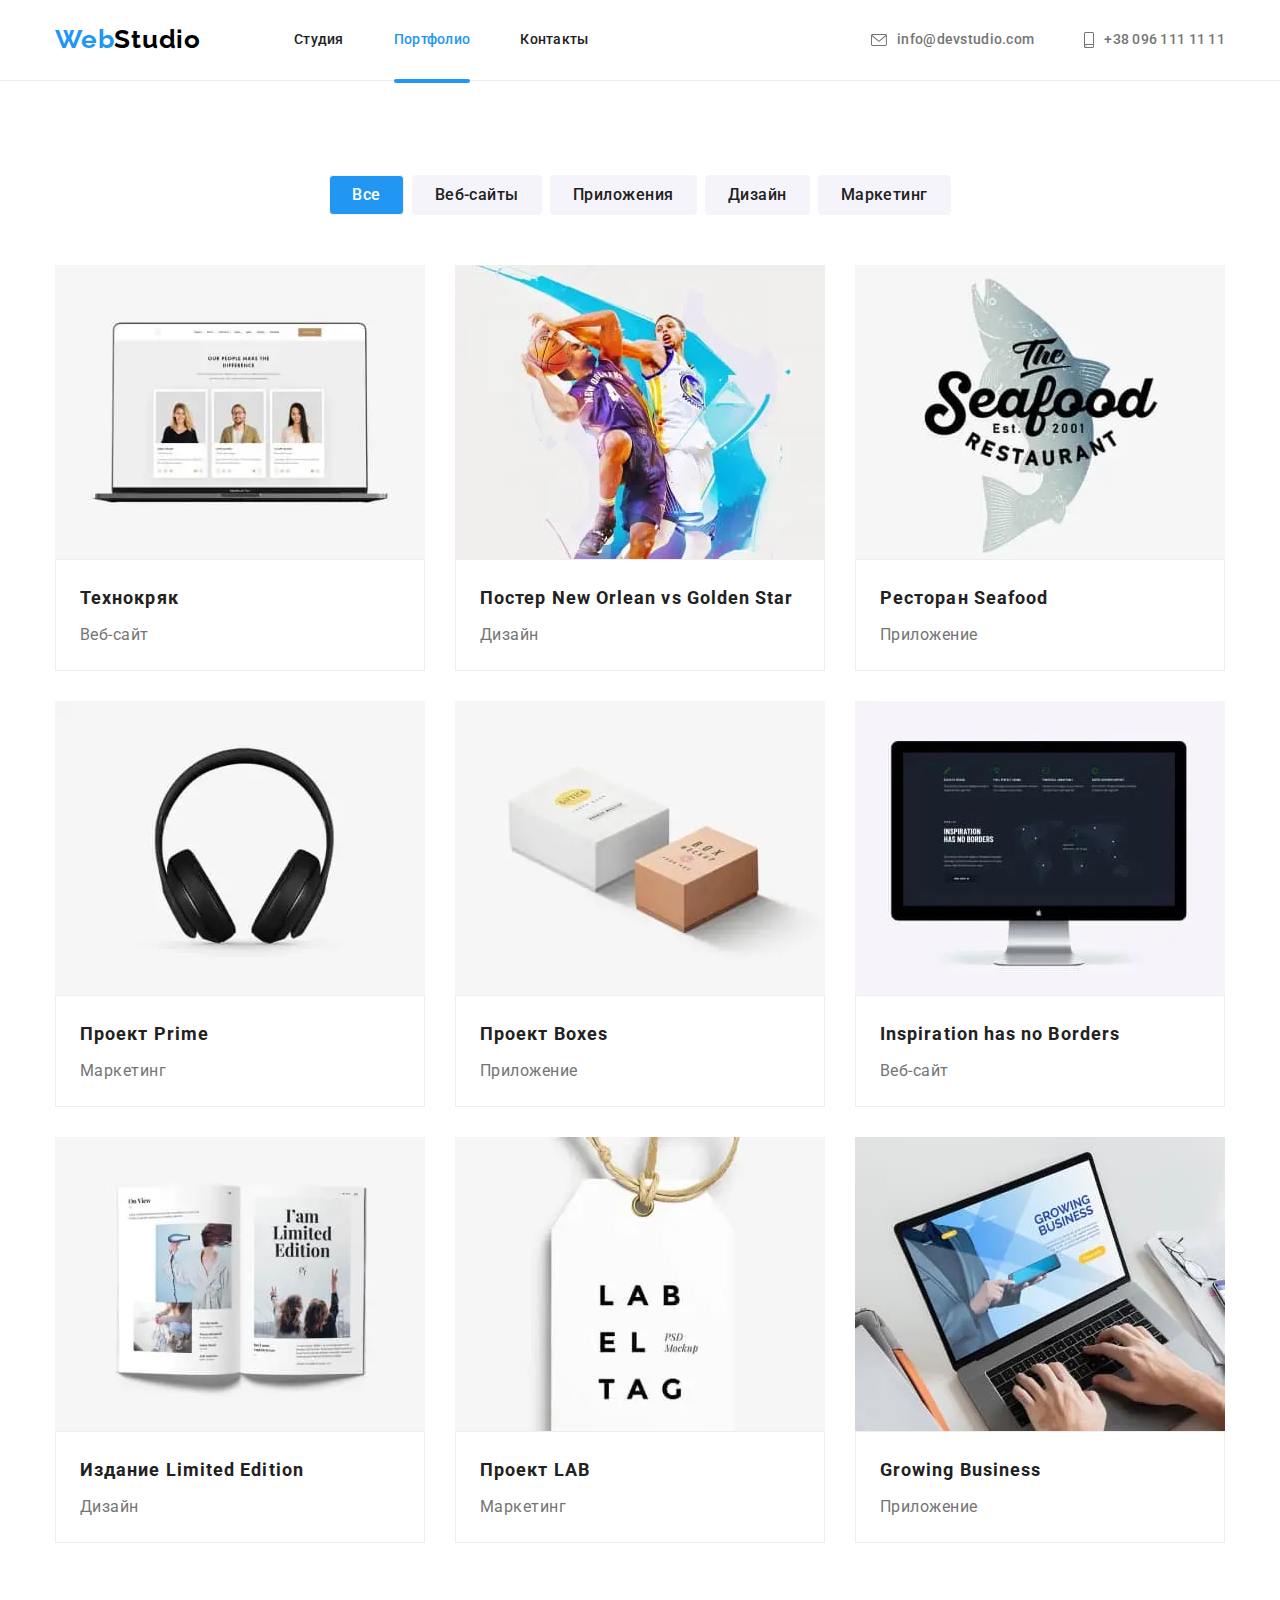
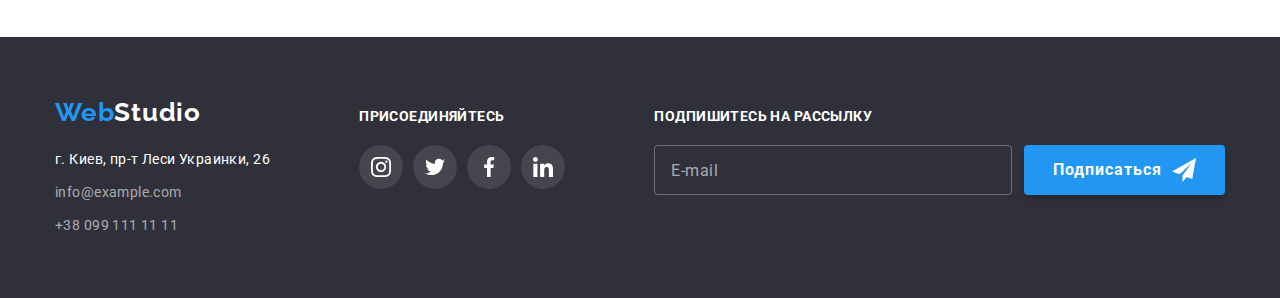
==== commit 9bbdb91a: "add" ====
--- a/portfolio.html
+++ b/portfolio.html
@@ -1,498 +1,821 @@
 <!DOCTYPE html>
-<html lang="en">
+<html lang="ru">
   <head>
     <meta charset="UTF-8" />
+    <meta http-equiv="X-UA-Compatible" content="IE=edge" />
     <meta name="viewport" content="width=device-width, initial-scale=1.0" />
     <title>Портфолио</title>
+    <link
+      rel="stylesheet"
+      href="https://cdnjs.cloudflare.com/ajax/libs/modern-normalize/1.0.0/modern-normalize.min.css"
+    />
+    <link rel="preconnect" href="https://fonts.gstatic.com" />
     <link
       href="https://fonts.googleapis.com/css2?family=Raleway:wght@700&family=Roboto:wght@400;500;700;900&display=swap"
       rel="stylesheet"
     />
-
-    <link
-      rel="stylesheet"
-      href="https://cdnjs.cloudflare.com/ajax/libs/modern-normalize/1.1.0/modern-normalize.min.css"
-    />
-    <link rel="stylesheet" href="./css/portfolio.min.css" />
+    <link rel="stylesheet" href="./css/main.min.css" />
   </head>
+
   <body>
-    <!--Шапка сайта-->
-
-    <header class="page-header">
-      <div class="conteiner">
-        <nav class="main-nav">
-          <a href="" class="logo padding-logo"
-            >Web<span class="top-color-logo"> Studio</span></a
+    <!-- HEADER-->
+
+    <header class="header">
+      <div class="container">
+        <nav class="navigation">
+          <a class="logo logo__header link" href="./index.html"
+            >Web<span class="logo__theme_durk">Studio</span></a
           >
-          <ul class="site-nav-list">
-            <li class="item">
-              <a href="./index.html" class="nav-link">Студия</a>
-            </li>
-            <li class="item">
-              <a href="" class="nav-link current">Портфолио</a>
-            </li>
-            <li class="item"><a href="" class="nav-link">Контакты</a></li>
-          </ul>
-          <ul class="list">
-            <li class="item item-mail">
-              <a href="" class="mail">
-                <svg class="icon-contacts" width="16" height="11">
-                  <use href="./images/icons/sprite.svg#icon-logomail"></use>
-                </svg>
-                info@devstudio.com
-              </a>
-            </li>
-            <li class="item">
-              <a href="" class="tel">
-                <svg class="icon-contacts" width="10" height="15">
-                  <use href="./images/icons/sprite.svg#icon-logophone"></use>
-                </svg>
-                +38 096 111 11 11
-              </a>
+          <ul class="navigation_list list">
+            <li class="navigation__item">
+              <a class="navigation__link link" href="./index.html">Студия</a>
+            </li>
+            <li class="navigation__item">
+              <a
+                class="navigation__current navigation__link link"
+                href="./portfolio.html"
+                >Портфолио</a
+              >
+            </li>
+            <li class="navigation__item">
+              <a class="navigation__link link" href="">Контакты</a>
             </li>
           </ul>
         </nav>
+        <button type="button" class="header__burger-btn" data-menu-button>
+          <svg class="header__burger-icon" width="40" height="40">
+            <use href="./images/sprite.svg#icon-menu"></use>
+          </svg>
+        </button>
+        <ul class="header__contacts-list list">
+          <li class="header__contacts-item">
+            <a
+              class="header__contacts-link link"
+              href="mailto=info@devstudio.com"
+            >
+              <svg class="header__contacts-icon" width="16" height="12">
+                <use href="./images/sprite.svg#icon-envelope"></use></svg
+              >info@devstudio.com
+            </a>
+          </li>
+          <li class="header__contacts-item">
+            <a class="header__contacts-link link" href="tel:+380961111111">
+              <svg class="header__contacts-icon" width="10" height="16">
+                <use href="./images/sprite.svg#icon-smartphone"></use></svg
+              >+38 096 111 11 11
+            </a>
+          </li>
+        </ul>
       </div>
+
+      <!--=============== МОбільне меню  ===============-->
+
+      <div class="mobile-menu" data-menu>
+        <button
+          type="button"
+          class="mobile-menu__close-btn js-close-menu"
+          data-menu-close
+        >
+          <svg class="mobile-menu__close-icon" width="40" height="40">
+            <use href="./images/sprite.svg#icon-close"></use>
+          </svg>
+        </button>
+
+        <div class="mobile-menu__container">
+          <ul class="mobile-menu__nav-list list">
+            <li class="mobile-menu__nav-item">
+              <a href="./index.html" class="mobile-menu__nav-link link"
+                >Студия</a
+              >
+            </li>
+            <li class="mobile-menu__nav-item">
+              <a
+                href="./portfolio.html"
+                class="mobile-menu__nav-link mobile-menu__current link"
+                >Портфолио</a
+              >
+            </li>
+            <li class="mobile-menu__nav-item">
+              <a href="#" class="mobile-menu__nav-link link">Контакты</a>
+            </li>
+          </ul>
+          <div class="mobile-menu__contacts">
+            <ul class="mobile-menu__contacts-list list">
+              <li class="mobile-menu__contacts-item">
+                <a href="tel:380961111111" class="mobile-menu__phone-link link">
+                  +38 096 111 11 11</a
+                >
+              </li>
+              <li class="mobile-menu__contacts-item">
+                <a
+                  href="mailto:info@devstudio.co"
+                  class="mobile-menu__mail-link mobile-menu__contact-link--color link"
+                >
+                  info@devstudio.com</a
+                >
+              </li>
+            </ul>
+            <ul class="mobile-menu__social-list list">
+              <li class="mobile-menu__social-item">
+                <a href="#" class="mobile-menu__social-link link">Instagram</a>
+              </li>
+              <li class="mobile-menu__social-item">
+                <a href="#" class="mobile-menu__social-link link">Twitter</a>
+              </li>
+              <li class="mobile-menu__social-item">
+                <a href="#" class="mobile-menu__social-link link">Facebook</a>
+              </li>
+              <li class="mobile-menu__social-item">
+                <a href="#" class="mobile-menu__social-link link">Linkedln</a>
+              </li>
+            </ul>
+          </div>
+        </div>
+      </div>
+
+      <!--===============end mobile menu  ===============-->
     </header>
 
-    <!--Фильтры-->
-
     <main>
-      <section class="main-content-section">
-        <div class="conteiner">
+      <!-- single section -->
+
+      <section class="portfolio">
+        <div class="container">
           <h1 class="visually-hidden">Портфолио</h1>
-          <ul class="filter-list">
-            <li class="button-element">
-              <button class="buttons first-button current" type="button">
+          <ul class="portfolio-filter list">
+            <li class="portfolio-filter__btn-item">
+              <button
+                class="portfolio-filter__btn portfolio-filter__currently"
+                type="button"
+              >
                 Все
               </button>
             </li>
-            <li class="button-element">
-              <button class="buttons" type="button">Веб-сайты</button>
-            </li>
-            <li class="button-element">
-              <button class="buttons" type="button">Приложения</button>
-            </li>
-            <li class="button-element">
-              <button class="buttons" type="button">Дизайн</button>
-            </li>
-            <li class="button-element">
-              <button class="buttons" type="button">Маркетинг</button>
+            <li class="portfolio-filter__btn-item">
+              <button class="portfolio-filter__btn" type="button">
+                Веб-сайты
+              </button>
+            </li>
+            <li class="portfolio-filter__btn-item">
+              <button class="portfolio-filter__btn" type="button">
+                Приложения
+              </button>
+            </li>
+            <li class="portfolio-filter__btn-item">
+              <button class="portfolio-filter__btn" type="button">
+                Дизайн
+              </button>
+            </li>
+            <li class="portfolio-filter__btn-item">
+              <button class="portfolio-filter__btn" type="button">
+                Маркетинг
+              </button>
             </li>
           </ul>
-
-          <!--Наши проекты-->
-          <ul class="portfolio">
-            <li class="portfolio-elements">
-              <a href="">
-                <div class="portfolio-overlay">
-                  <picture>
-                    <source
-                      srcset="
-                        ./images/portfolio/desktop/card-1-d.jpg   1x,
-                        ./images/portfolio/desktop/card-1-d@2.jpg 2x
-                      "
-                      media="(min-width: 1200px)"
-                    />
-                    <source
-                      srcset="
-                        ./images/portfolio/tablet/card-1-t.jpg   1x,
-                        ./images/portfolio/tablet/card-1-t@2.jpg 2x
-                      "
-                      media="(min-width: 768px)"
-                    />
-                    <source
-                      srcset="
-                        ./images/portfolio/mobile/card-1-m.jpg   1x,
-                        ./images/portfolio/mobile/card-1-m@2.jpg 2x
-                      "
-                      media="(max-width: 767px)"
+          <ul class="portfolio__cards-list list">
+            <li class="portfolio__cards-item">
+              <a class="portfolio__link link" href="">
+                <div class="portfolio__overlay-wrapper">
+                  <picture class="picture">
+                    <source
+                      srcset="
+                        ./images/img-portfolio/desktop/desktop-web-site-technokryk.webp    1x,
+                        ./images/img-portfolio/desktop/desktop-web-site-technokryk@2x.webp 2x
+                      "
+                      media="(min-width: 1200px)"
+                      type="image/webp"
+                    />
+                    <source
+                      srcset="
+                        ./images/img-portfolio/desktop/desktop-web-site-technokryk.jpg    1x,
+                        ./images/img-portfolio/desktop/desktop-web-site-technokryk@2x.jpg 2x
+                      "
+                      media="(min-width: 1200px)"
+                    />
+
+                    <source
+                      srcset="
+                        ./images/img-portfolio/tablet/tablet-web-site-technokryk.webp    1x,
+                        ./images/img-portfolio/tablet/tablet-web-site-technokryk@2x.webp 2x
+                      "
+                      media="(min-width: 768px)"
+                      type="image/webp"
+                    />
+                    <source
+                      srcset="
+                        ./images/img-portfolio/tablet/tablet-web-site-technokryk.jpg    1x,
+                        ./images/img-portfolio/tablet/tablet-web-site-technokryk@2x.jpg 2x
+                      "
+                      media="(min-width: 768px)"
+                    />
+
+                    <source
+                      srcset="
+                        ./images/img-portfolio/mobile/mobile-web-site-technokryk.webp    1x,
+                        ./images/img-portfolio/mobile/mobile-web-site-technokryk@2x.webp 2x
+                      "
+                      media="(min-width: 320px)"
+                      type="image/webp"
+                    />
+                    <source
+                      srcset="
+                        ./images/img-portfolio/mobile/mobile-web-site-technokryk.jpg    1x,
+                        ./images/img-portfolio/mobile/mobile-web-site-technokryk@2x.jpg 2x
+                      "
+                      media="(min-width: 320px)"
                     />
                     <img
-                      src="./images/portfolio/desktop/card-1-d.jpg"
-                      alt="Технокряк"
+                      src="./images/img-portfolio/mobile/mobile-web-site-technokryk.jpg"
+                      alt=""
                     />
                   </picture>
-                  <div class="text-overlay">
-                    <p class="paragraf">
-                      Ресурс предлагает комплексные предложения с разным уровнем
-                      функционала и сервисов. Все это позволит посетителю
-                      получить исчерпывающие сведения о компании или частном
-                      лице.
-                    </p>
-                  </div>
-                </div>
-                <div class="portfolio-text">
-                  <h2>Технокряк</h2>
-                  <p>Веб-сайт</p>
-                </div>
-              </a>
-            </li>
-
-            <li class="portfolio-elements">
-              <a href="">
-                <div class="portfolio-overlay">
-                  <picture>
-                    <source
-                      srcset="
-                        ./images/portfolio/desktop/card-2-d.jpg   1x,
-                        ./images/portfolio/desktop/card-2-d@2.jpg 2x
-                      "
-                      media="(min-width: 1200px)"
-                    />
-                    <source
-                      srcset="
-                        ./images/portfolio/tablet/card-2-t.jpg   1x,
-                        ./images/portfolio/tablet/card-2-t@2.jpg 2x
-                      "
-                      media="(min-width: 768px)"
-                    />
-                    <source
-                      srcset="
-                        ./images/portfolio/mobile/card-2-m.jpg   1x,
-                        ./images/portfolio/mobile/card-2-m@2.jpg 2x
-                      "
-                      media="(max-width: 767px)"
+
+                  <p class="portfolio__overlay">
+                    Ресурс предлагает комплексные предложения с разным уровнем
+                    функционала и сервисов. Все это позволит посетителю получить
+                    исчерпывающие сведения о компании или частном лице.
+                  </p>
+                </div>
+
+                <div class="portfolio__cards-wrapper">
+                  <h2 class="portfolio_title-link">Технокряк</h2>
+                  <p class="portfolio__description">Веб-сайт</p>
+                </div>
+              </a>
+            </li>
+            <li class="portfolio__cards-item">
+              <a class="portfolio__link link" href="">
+                <div class="portfolio__overlay-wrapper">
+                  <picture class="picture">
+                    <source
+                      srcset="
+                        ./images/img-portfolio/desktop/desktop-design-poster.webp    1x,
+                        ./images/img-portfolio/desktop/desktop-design-poster@2x.webp 2x
+                      "
+                      media="(min-width: 1200px)"
+                      type="image/webp"
+                    />
+                    <source
+                      srcset="
+                        ./images/img-portfolio/desktop/desktop-design-poster.jpg    1x,
+                        ./images/img-portfolio/desktop/desktop-design-poster@2x.jpg 2x
+                      "
+                      media="(min-width: 1200px)"
+                    />
+
+                    <source
+                      srcset="
+                        ./images/img-portfolio/tablet/tablet-design-poster.webp    1x,
+                        ./images/img-portfolio/tablet/tablet-design-poster@2x.webp 2x
+                      "
+                      media="(min-width: 768px)"
+                      type="image/webp"
+                    />
+                    <source
+                      srcset="
+                        ./images/img-portfolio/tablet/tablet-design-poster.jpg    1x,
+                        ./images/img-portfolio/tablet/tablet-design-poster@2x.jpg 2x
+                      "
+                      media="(min-width: 768px)"
+                    />
+
+                    <source
+                      srcset="
+                        ./images/img-portfolio/mobile/mobile-design-poster.webp    1x,
+                        ./images/img-portfolio/mobile/mobile-design-poster@2x.webp 2x
+                      "
+                      media="(min-width: 320px)"
+                      type="image/webp"
+                    />
+                    <source
+                      srcset="
+                        ./images/img-portfolio/mobile/mobile-design-poster.jpg    1x,
+                        ./images/img-portfolio/mobile/mobile-design-poster@2x.jpg 2x
+                      "
+                      media="(min-width: 320px)"
                     />
                     <img
-                      src="./images/portfolio/desktop/card-2-d.jpg"
-                      alt="Постер New Orlean vs Golden Star"
+                      src="./images/img-portfolio/mobile/mobile-design-poster.jpg"
+                      alt=""
                     />
                   </picture>
-                  <div class="text-overlay">
-                    <p class="paragraf">
-                      Ресурс предлагает комплексные предложения с разным уровнем
-                      функционала и сервисов. Все это позволит посетителю
-                      получить исчерпывающие сведения о компании или частном
-                      лице.
-                    </p>
-                  </div>
-                </div>
-                <div class="portfolio-text">
-                  <h2>Постер New Orlean vs Golden Star</h2>
-                  <p>Дизайн</p>
-                </div>
-              </a>
-            </li>
-
-            <li class="portfolio-elements">
-              <a href="">
-                <div class="portfolio-overlay">
-                  <picture>
-                    <source
-                      srcset="
-                        ./images/portfolio/desktop/card-3-d.jpg   1x,
-                        ./images/portfolio/desktop/card-3-d@2.jpg 2x
-                      "
-                      media="(min-width: 1200px)"
-                    />
-                    <source
-                      srcset="
-                        ./images/portfolio/tablet/card-3-t.jpg   1x,
-                        ./images/portfolio/tablet/card-3-t@2.jpg 2x
-                      "
-                      media="(min-width: 768px)"
-                    />
-                    <source
-                      srcset="
-                        ./images/portfolio/mobile/card-3-m.jpg   1x,
-                        ./images/portfolio/mobile/card-3-m@2.jpg 2x
-                      "
-                      media="(max-width: 767px)"
+
+                  <p class="portfolio__overlay">
+                    Ресурс предлагает комплексные предложения с разным уровнем
+                    функционала и сервисов. Все это позволит посетителю получить
+                    исчерпывающие сведения о компании или частном лице.
+                  </p>
+                </div>
+
+                <div class="portfolio__cards-wrapper">
+                  <h2 class="portfolio_title-link">
+                    Постер <span lang="en">New Orlean vs Golden Star</span>
+                  </h2>
+                  <p class="portfolio__description">Дизайн</p>
+                </div>
+              </a>
+            </li>
+            <li class="portfolio__cards-item">
+              <a class="portfolio__link link" href="">
+                <div class="portfolio__overlay-wrapper">
+                  <picture class="picture">
+                    <source
+                      srcset="
+                        ./images/img-portfolio/desktop/desktop-attachment-restorant-seafood.webp    1x,
+                        ./images/img-portfolio/desktop/desktop-attachment-restorant-seafood@2x.webp 2x
+                      "
+                      media="(min-width: 1200px)"
+                      type="image/webp"
+                    />
+                    <source
+                      srcset="
+                        ./images/img-portfolio/desktop/desktop-attachment-restorant-seafood.jpg    1x,
+                        ./images/img-portfolio/desktop/desktop-attachment-restorant-seafood@2x.jpg 2x
+                      "
+                      media="(min-width: 1200px)"
+                    />
+
+                    <source
+                      srcset="
+                        ./images/img-portfolio/tablet/tablet-attachment-restorant-seafood.webp    1x,
+                        ./images/img-portfolio/tablet/tablet-attachment-restorant-seafood@2x.webp 2x
+                      "
+                      media="(min-width: 768px)"
+                      type="image/webp"
+                    />
+                    <source
+                      srcset="
+                        ./images/img-portfolio/tablet/tablet-attachment-restorant-seafood.jpg    1x,
+                        ./images/img-portfolio/tablet/tablet-attachment-restorant-seafood@2x.jpg 2x
+                      "
+                      media="(min-width: 768px)"
+                    />
+
+                    <source
+                      srcset="
+                        ./images/img-portfolio/mobile/mobile-attachment-restorant-seafood.webp    1x,
+                        ./images/img-portfolio/mobile/mobile-attachment-restorant-seafood@2x.webp 2x
+                      "
+                      media="(min-width: 320px)"
+                      type="image/webp"
+                    />
+                    <source
+                      srcset="
+                        ./images/img-portfolio/mobile/mobile-attachment-restorant-seafood.jpg    1x,
+                        ./images/img-portfolio/mobile/mobile-attachment-restorant-seafood@2x.jpg 2x
+                      "
+                      media="(min-width: 320px)"
                     />
                     <img
-                      src="./images/portfolio/desktop/card-3-d.jpg"
-                      alt="Ресторан Seafood"
+                      src="./images/img-portfolio/mobile/mobile-attachment-restorant-seafood.jpg"
+                      alt=""
                     />
                   </picture>
-                  <div class="text-overlay">
-                    <p class="paragraf">
-                      Ресурс предлагает комплексные предложения с разным уровнем
-                      функционала и сервисов. Все это позволит посетителю
-                      получить исчерпывающие сведения о компании или частном
-                      лице.
-                    </p>
-                  </div>
-                </div>
-                <div class="portfolio-text">
-                  <h2>Ресторан Seafood</h2>
-                  <p>Приложение</p>
-                </div>
-              </a>
-            </li>
-
-            <li class="portfolio-elements">
-              <a href="">
-                <div class="portfolio-overlay">
-                  <picture>
-                    <source
-                      srcset="
-                        ./images/portfolio/desktop/card-4-d.jpg   1x,
-                        ./images/portfolio/desktop/card-4-d@2.jpg 2x
-                      "
-                      media="(min-width: 1200px)"
-                    />
-                    <source
-                      srcset="
-                        ./images/portfolio/tablet/card-4-t.jpg   1x,
-                        ./images/portfolio/tablet/card-4-t@2.jpg 2x
-                      "
-                      media="(min-width: 768px)"
-                    />
-                    <source
-                      srcset="
-                        ./images/portfolio/mobile/card-4-m.jpg   1x,
-                        ./images/portfolio/mobile/card-4-m@2.jpg 2x
-                      "
-                      media="(max-width: 767px)"
+
+                  <p class="portfolio__overlay">
+                    Ресурс предлагает комплексные предложения с разным уровнем
+                    функционала и сервисов. Все это позволит посетителю получить
+                    исчерпывающие сведения о компании или частном лице.
+                  </p>
+                </div>
+
+                <div class="portfolio__cards-wrapper">
+                  <h2 class="portfolio_title-link">
+                    Ресторан <span lang="en">Seafood</span>
+                  </h2>
+                  <p class="portfolio__description">Приложение</p>
+                </div>
+              </a>
+            </li>
+            <li class="portfolio__cards-item">
+              <a class="portfolio__link link" href="">
+                <div class="portfolio__overlay-wrapper">
+                  <picture class="picture">
+                    <source
+                      srcset="
+                        ./images/img-portfolio/desktop/desktop-marketing-project-prime.webp    1x,
+                        ./images/img-portfolio/desktop/desktop-marketing-project-prime@2x.webp 2x
+                      "
+                      media="(min-width: 1200px)"
+                      type="image/webp"
+                    />
+                    <source
+                      srcset="
+                        ./images/img-portfolio/desktop/desktop-marketing-project-prime.jpg    1x,
+                        ./images/img-portfolio/desktop/desktop-marketing-project-prime@2x.jpg 2x
+                      "
+                      media="(min-width: 1200px)"
+                    />
+
+                    <source
+                      srcset="
+                        ./images/img-portfolio/tablet/tablet-marketing-project-prime.webp    1x,
+                        ./images/img-portfolio/tablet/tablet-marketing-project-prime@2x.webp 2x
+                      "
+                      media="(min-width: 768px)"
+                      type="image/webp"
+                    />
+                    <source
+                      srcset="
+                        ./images/img-portfolio/tablet/tablet-marketing-project-prime.jpg    1x,
+                        ./images/img-portfolio/tablet/tablet-marketing-project-prime@2x.jpg 2x
+                      "
+                      media="(min-width: 768px)"
+                    />
+
+                    <source
+                      srcset="
+                        ./images/img-portfolio/mobile/mobile-marketing-project-prime.webp    1x,
+                        ./images/img-portfolio/mobile/mobile-marketing-project-prime@2x.webp 2x
+                      "
+                      media="(min-width: 320px)"
+                      type="image/webp"
+                    />
+                    <source
+                      srcset="
+                        ./images/img-portfolio/mobile/mobile-marketing-project-prime.jpg    1x,
+                        ./images/img-portfolio/mobile/mobile-marketing-project-prime@2x.jpg 2x
+                      "
+                      media="(min-width: 320px)"
                     />
                     <img
-                      src="./images/portfolio/desktop/card-4-d.jpg"
-                      alt="Проект Prime"
+                      src="./images/img-portfolio/mobile/mobile-marketing-project-prime.jpg"
+                      alt=""
                     />
                   </picture>
-                  <div class="text-overlay">
-                    <p class="paragraf">
-                      Ресурс предлагает комплексные предложения с разным уровнем
-                      функционала и сервисов. Все это позволит посетителю
-                      получить исчерпывающие сведения о компании или частном
-                      лице.
-                    </p>
-                  </div>
-                </div>
-                <div class="portfolio-text">
-                  <h2>Проект Prime</h2>
-                  <p>Маркетинг</p>
-                </div>
-              </a>
-            </li>
-
-            <li class="portfolio-elements">
-              <a href="">
-                <div class="portfolio-overlay">
-                  <picture>
-                    <source
-                      srcset="
-                        ./images/portfolio/desktop/card-5-d.jpg   1x,
-                        ./images/portfolio/desktop/card-5-d@2.jpg 2x
-                      "
-                      media="(min-width: 1200px)"
-                    />
-                    <source
-                      srcset="
-                        ./images/portfolio/tablet/card-5-t.jpg   1x,
-                        ./images/portfolio/tablet/card-5-t@2.jpg 2x
-                      "
-                      media="(min-width: 768px)"
-                    />
-                    <source
-                      srcset="
-                        ./images/portfolio/mobile/card-5-m.jpg   1x,
-                        ./images/portfolio/mobile/card-5-m@2.jpg 2x
-                      "
-                      media="(max-width: 767px)"
+
+                  <p class="portfolio__overlay">
+                    Ресурс предлагает комплексные предложения с разным уровнем
+                    функционала и сервисов. Все это позволит посетителю получить
+                    исчерпывающие сведения о компании или частном лице.
+                  </p>
+                </div>
+
+                <div class="portfolio__cards-wrapper">
+                  <h2 class="portfolio_title-link">
+                    Проект <span lang="en">Prime</span>
+                  </h2>
+                  <p class="portfolio__description">Маркетинг</p>
+                </div>
+              </a>
+            </li>
+            <li class="portfolio__cards-item">
+              <a class="portfolio__link link" href="">
+                <div class="portfolio__overlay-wrapper">
+                  <picture class="picture">
+                    <source
+                      srcset="
+                        ./images/img-portfolio/desktop/desktop-attachment-project-boxes.webp    1x,
+                        ./images/img-portfolio/desktop/desktop-attachment-project-boxes@2x.webp 2x
+                      "
+                      media="(min-width: 1200px)"
+                      type="image/webp"
+                    />
+                    <source
+                      srcset="
+                        ./images/img-portfolio/desktop/desktop-attachment-project-boxes.jpg    1x,
+                        ./images/img-portfolio/desktop/desktop-attachment-project-boxes@2x.jpg 2x
+                      "
+                      media="(min-width: 1200px)"
+                    />
+
+                    <source
+                      srcset="
+                        ./images/img-portfolio/tablet/tablet-attachment-project-boxes.webp    1x,
+                        ./images/img-portfolio/tablet/tablet-attachment-project-boxes@2x.webp 2x
+                      "
+                      media="(min-width: 768px)"
+                      type="image/webp"
+                    />
+                    <source
+                      srcset="
+                        ./images/img-portfolio/tablet/tablet-attachment-project-boxes.jpg    1x,
+                        ./images/img-portfolio/tablet/tablet-attachment-project-boxes@2x.jpg 2x
+                      "
+                      media="(min-width: 768px)"
+                    />
+
+                    <source
+                      srcset="
+                        ./images/img-portfolio/mobile/mobile-attachment-project-boxes.webp    1x,
+                        ./images/img-portfolio/mobile/mobile-attachment-project-boxes@2x.webp 2x
+                      "
+                      media="(min-width: 320px)"
+                      type="image/webp"
+                    />
+                    <source
+                      srcset="
+                        ./images/img-portfolio/mobile/mobile-attachment-project-boxes.jpg    1x,
+                        ./images/img-portfolio/mobile/mobile-attachment-project-boxes@2x.jpg 2x
+                      "
+                      media="(min-width: 320px)"
                     />
                     <img
-                      src="./images/portfolio/desktop/card-5-d.jpg"
-                      alt="Проект Boxes"
+                      src="./images/img-portfolio/mobile/mobile-attachment-project-boxes.jpg"
+                      alt=""
                     />
                   </picture>
-                  <div class="text-overlay">
-                    <p class="paragraf">
-                      Ресурс предлагает комплексные предложения с разным уровнем
-                      функционала и сервисов. Все это позволит посетителю
-                      получить исчерпывающие сведения о компании или частном
-                      лице.
-                    </p>
-                  </div>
-                </div>
-                <div class="portfolio-text">
-                  <h2>Проект Boxes</h2>
-                  <p>Приложение</p>
-                </div>
-              </a>
-            </li>
-
-            <li class="portfolio-elements">
-              <a href="">
-                <div class="portfolio-overlay">
-                  <picture>
-                    <source
-                      srcset="
-                        ./images/portfolio/desktop/card-6-d.jpg   1x,
-                        ./images/portfolio/desktop/card-6-d@2.jpg 2x
-                      "
-                      media="(min-width: 1200px)"
-                    />
-                    <source
-                      srcset="
-                        ./images/portfolio/tablet/card-6-t.jpg   1x,
-                        ./images/portfolio/tablet/card-6-t@2.jpg 2x
-                      "
-                      media="(min-width: 768px)"
-                    />
-                    <source
-                      srcset="
-                        ./images/portfolio/mobile/card-6-m.jpg   1x,
-                        ./images/portfolio/mobile/card-6-m@2.jpg 2x
-                      "
-                      media="(max-width: 767px)"
+
+                  <p class="portfolio__overlay">
+                    Ресурс предлагает комплексные предложения с разным уровнем
+                    функционала и сервисов. Все это позволит посетителю получить
+                    исчерпывающие сведения о компании или частном лице.
+                  </p>
+                </div>
+
+                <div class="portfolio__cards-wrapper">
+                  <h2 class="portfolio_title-link">
+                    Проект <span lang="en">Boxes</span>
+                  </h2>
+                  <p class="portfolio__description">Приложение</p>
+                </div>
+              </a>
+            </li>
+            <li class="portfolio__cards-item">
+              <a class="portfolio__link link" href="">
+                <div class="portfolio__overlay-wrapper">
+                  <picture class="picture">
+                    <source
+                      srcset="
+                        ./images/img-portfolio/desktop/desktop-web-site-inspiration.webp    1x,
+                        ./images/img-portfolio/desktop/desktop-web-site-inspiration@2x.webp 2x
+                      "
+                      media="(min-width: 1200px)"
+                      type="image/webp"
+                    />
+                    <source
+                      srcset="
+                        ./images/img-portfolio/desktop/desktop-web-site-inspiration.jpg    1x,
+                        ./images/img-portfolio/desktop/desktop-web-site-inspiration@2x.jpg 2x
+                      "
+                      media="(min-width: 1200px)"
+                    />
+
+                    <source
+                      srcset="
+                        ./images/img-portfolio/tablet/tablet-web-site-inspiration.webp    1x,
+                        ./images/img-portfolio/tablet/tablet-web-site-inspiration@2x.webp 2x
+                      "
+                      media="(min-width: 768px)"
+                      type="image/webp"
+                    />
+                    <source
+                      srcset="
+                        ./images/img-portfolio/tablet/tablet-web-site-inspiration.jpg    1x,
+                        ./images/img-portfolio/tablet/tablet-web-site-inspiration@2x.jpg 2x
+                      "
+                      media="(min-width: 768px)"
+                    />
+
+                    <source
+                      srcset="
+                        ./images/img-portfolio/mobile/mobile-web-site-inspiration.webp    1x,
+                        ./images/img-portfolio/mobile/mobile-web-site-inspiration@2x.webp 2x
+                      "
+                      media="(min-width: 320px)"
+                      type="image/webp"
+                    />
+                    <source
+                      srcset="
+                        ./images/img-portfolio/mobile/mobile-web-site-inspiration.jpg    1x,
+                        ./images/img-portfolio/mobile/mobile-web-site-inspiration@2x.jpg 2x
+                      "
+                      media="(min-width: 320px)"
                     />
                     <img
-                      src="./images/portfolio/desktop/card-6-d.jpg"
-                      alt="Inspiration has no Borders"
+                      src="./images/img-portfolio/mobile/mobile-web-site-inspiration.jpg"
+                      alt=""
                     />
                   </picture>
-                  <div class="text-overlay">
-                    <p class="paragraf">
-                      Ресурс предлагает комплексные предложения с разным уровнем
-                      функционала и сервисов. Все это позволит посетителю
-                      получить исчерпывающие сведения о компании или частном
-                      лице.
-                    </p>
-                  </div>
-                </div>
-                <div class="portfolio-text">
-                  <h2>Inspiration has no Borders</h2>
-                  <p>Веб-сайт</p>
-                </div>
-              </a>
-            </li>
-
-            <li class="portfolio-elements">
-              <a href="">
-                <div class="portfolio-overlay">
-                  <picture>
-                    <source
-                      srcset="
-                        ./images/portfolio/desktop/card-7-d.jpg   1x,
-                        ./images/portfolio/desktop/card-7-d@2.jpg 2x
-                      "
-                      media="(min-width: 1200px)"
-                    />
-                    <source
-                      srcset="
-                        ./images/portfolio/tablet/card-7-t.jpg   1x,
-                        ./images/portfolio/tablet/card-7-t@2.jpg 2x
-                      "
-                      media="(min-width: 768px)"
-                    />
-                    <source
-                      srcset="
-                        ./images/portfolio/mobile/card-7-m.jpg   1x,
-                        ./images/portfolio/mobile/card-7-m@2.jpg 2x
-                      "
-                      media="(max-width: 767px)"
+
+                  <p class="portfolio__overlay">
+                    Ресурс предлагает комплексные предложения с разным уровнем
+                    функционала и сервисов. Все это позволит посетителю получить
+                    исчерпывающие сведения о компании или частном лице.
+                  </p>
+                </div>
+
+                <div class="portfolio__cards-wrapper">
+                  <h2 class="portfolio_title-link" lang="en">
+                    Inspiration has no Borders
+                  </h2>
+                  <p class="portfolio__description">Веб-сайт</p>
+                </div>
+              </a>
+            </li>
+            <li class="portfolio__cards-item">
+              <a class="portfolio__link link" href="">
+                <div class="portfolio__overlay-wrapper">
+                  <picture class="picture">
+                    <source
+                      srcset="
+                        ./images/img-portfolio/desktop/desktop-design-limited-edition.webp    1x,
+                        ./images/img-portfolio/desktop/desktop-design-limited-edition@2x.webp 2x
+                      "
+                      media="(min-width: 1200px)"
+                      type="image/webp"
+                    />
+                    <source
+                      srcset="
+                        ./images/img-portfolio/desktop/desktop-design-limited-edition.jpg    1x,
+                        ./images/img-portfolio/desktop/desktop-design-limited-edition@2x.jpg 2x
+                      "
+                      media="(min-width: 1200px)"
+                    />
+
+                    <source
+                      srcset="
+                        ./images/img-portfolio/tablet/tablet-design-limited-edition.webp    1x,
+                        ./images/img-portfolio/tablet/tablet-design-limited-edition@2x.webp 2x
+                      "
+                      media="(min-width: 768px)"
+                      type="image/webp"
+                    />
+                    <source
+                      srcset="
+                        ./images/img-portfolio/tablet/tablet-design-limited-edition.jpg    1x,
+                        ./images/img-portfolio/tablet/tablet-design-limited-edition@2x.jpg 2x
+                      "
+                      media="(min-width: 768px)"
+                    />
+
+                    <source
+                      srcset="
+                        ./images/img-portfolio/mobile/mobile-design-limited-edition.webp    1x,
+                        ./images/img-portfolio/mobile/mobile-design-limited-edition@2x.webp 2x
+                      "
+                      media="(min-width: 320px)"
+                      type="image/webp"
+                    />
+                    <source
+                      srcset="
+                        ./images/img-portfolio/mobile/mobile-design-limited-edition.jpg    1x,
+                        ./images/img-portfolio/mobile/mobile-design-limited-edition@2x.jpg 2x
+                      "
+                      media="(min-width: 320px)"
                     />
                     <img
-                      src="./images/portfolio/desktop/card-7-d.jpg"
-                      alt="Издание Limited Edition"
+                      src="./images/img-portfolio/mobile/mobile-design-limited-edition.jpg"
+                      alt=""
                     />
                   </picture>
-                  <div class="text-overlay">
-                    <p class="paragraf">
-                      Ресурс предлагает комплексные предложения с разным уровнем
-                      функционала и сервисов. Все это позволит посетителю
-                      получить исчерпывающие сведения о компании или частном
-                      лице.
-                    </p>
-                  </div>
-                </div>
-                <div class="portfolio-text">
-                  <h2>Издание Limited Edition</h2>
-                  <p>Дизайн</p>
-                </div>
-              </a>
-            </li>
-
-            <li class="portfolio-elements">
-              <a href="">
-                <div class="portfolio-overlay">
-                  <picture>
-                    <source
-                      srcset="
-                        ./images/portfolio/desktop/card-8-d.jpg   1x,
-                        ./images/portfolio/desktop/card-8-d@2.jpg 2x
-                      "
-                      media="(min-width: 1200px)"
-                    />
-                    <source
-                      srcset="
-                        ./images/portfolio/tablet/card-8-t.jpg   1x,
-                        ./images/portfolio/tablet/card-8-t@2.jpg 2x
-                      "
-                      media="(min-width: 768px)"
-                    />
-                    <source
-                      srcset="
-                        ./images/portfolio/mobile/card-8-m.jpg   1x,
-                        ./images/portfolio/mobile/card-8-m@2.jpg 2x
-                      "
-                      media="(max-width: 767px)"
+
+                  <p class="portfolio__overlay">
+                    Ресурс предлагает комплексные предложения с разным уровнем
+                    функционала и сервисов. Все это позволит посетителю получить
+                    исчерпывающие сведения о компании или частном лице.
+                  </p>
+                </div>
+
+                <div class="portfolio__cards-wrapper">
+                  <h2 class="portfolio_title-link">
+                    Издание <span lang="en">Limited Edition</span>
+                  </h2>
+                  <p class="portfolio__description">Дизайн</p>
+                </div>
+              </a>
+            </li>
+            <li class="portfolio__cards-item">
+              <a class="portfolio__link link" href="">
+                <div class="portfolio__overlay-wrapper">
+                  <picture class="picture">
+                    <source
+                      srcset="
+                        ./images/img-portfolio/desktop/desktop-marketing-lab.webp    1x,
+                        ./images/img-portfolio/desktop/desktop-marketing-lab@2x.webp 2x
+                      "
+                      media="(min-width: 1200px)"
+                      type="image/webp"
+                    />
+                    <source
+                      srcset="
+                        ./images/img-portfolio/desktop/desktop-marketing-lab.jpg    1x,
+                        ./images/img-portfolio/desktop/desktop-marketing-lab@2x.jpg 2x
+                      "
+                      media="(min-width: 1200px)"
+                    />
+
+                    <source
+                      srcset="
+                        ./images/img-portfolio/tablet/tablet-marketing-lab.webp    1x,
+                        ./images/img-portfolio/tablet/tablet-marketing-lab@2x.webp 2x
+                      "
+                      media="(min-width: 768px)"
+                      type="image/webp"
+                    />
+                    <source
+                      srcset="
+                        ./images/img-portfolio/tablet/tablet-marketing-lab.jpg    1x,
+                        ./images/img-portfolio/tablet/tablet-marketing-lab@2x.jpg 2x
+                      "
+                      media="(min-width: 768px)"
+                    />
+
+                    <source
+                      srcset="
+                        ./images/img-portfolio/mobile/mobile-marketing-lab.webp    1x,
+                        ./images/img-portfolio/mobile/mobile-marketing-lab@2x.webp 2x
+                      "
+                      media="(min-width: 320px)"
+                      type="image/webp"
+                    />
+                    <source
+                      srcset="
+                        ./images/img-portfolio/mobile/mobile-marketing-lab.jpg    1x,
+                        ./images/img-portfolio/mobile/mobile-marketing-lab@2x.jpg 2x
+                      "
+                      media="(min-width: 320px)"
                     />
                     <img
-                      src="./images/portfolio/desktop/card-8-d.jpg"
-                      alt="Проект LAB"
+                      src="./images/img-portfolio/mobile/mobile-marketing-lab.jpg"
+                      alt=""
                     />
                   </picture>
-                  <div class="text-overlay">
-                    <p class="paragraf">
-                      Ресурс предлагает комплексные предложения с разным уровнем
-                      функционала и сервисов. Все это позволит посетителю
-                      получить исчерпывающие сведения о компании или частном
-                      лице.
-                    </p>
-                  </div>
-                </div>
-                <div class="portfolio-text">
-                  <h2>Проект LAB</h2>
-                  <p>Маркетинг</p>
-                </div>
-              </a>
-            </li>
-
-            <li class="portfolio-elements">
-              <a href="">
-                <div class="portfolio-overlay">
-                  <picture>
-                    <source
-                      srcset="
-                        ./images/portfolio/desktop/card-9-d.jpg   1x,
-                        ./images/portfolio/desktop/card-9-d@2.jpg 2x
-                      "
-                      media="(min-width: 1200px)"
-                    />
-                    <source
-                      srcset="
-                        ./images/portfolio/tablet/card-9-t.jpg   1x,
-                        ./images/portfolio/tablet/card-9-t@2.jpg 2x
-                      "
-                      media="(min-width: 768px)"
-                    />
-                    <source
-                      srcset="
-                        ./images/portfolio/mobile/card-9-m.jpg   1x,
-                        ./images/portfolio/mobile/card-9-m@2.jpg 2x
-                      "
-                      media="(max-width: 767px)"
+
+                  <p class="portfolio__overlay">
+                    Ресурс предлагает комплексные предложения с разным уровнем
+                    функционала и сервисов. Все это позволит посетителю получить
+                    исчерпывающие сведения о компании или частном лице.
+                  </p>
+                </div>
+
+                <div class="portfolio__cards-wrapper">
+                  <h2 class="portfolio_title-link">
+                    Проект <span lang="en">LAB</span>
+                  </h2>
+                  <p class="portfolio__description">Маркетинг</p>
+                </div>
+              </a>
+            </li>
+            <li class="portfolio__cards-item">
+              <a class="portfolio__link link" href="">
+                <div class="portfolio__overlay-wrapper">
+                  <picture class="picture">
+                    <source
+                      srcset="
+                        ./images/img-portfolio/desktop/desktop-attachment-growing-business.webp    1x,
+                        ./images/img-portfolio/desktop/desktop-attachment-growing-business@2x.webp 2x
+                      "
+                      media="(min-width: 1200px)"
+                      type="image/webp"
+                    />
+                    <source
+                      srcset="
+                        ./images/img-portfolio/desktop/desktop-attachment-growing-business.jpg    1x,
+                        ./images/img-portfolio/desktop/desktop-attachment-growing-business@2x.jpg 2x
+                      "
+                      media="(min-width: 1200px)"
+                    />
+
+                    <source
+                      srcset="
+                        ./images/img-portfolio/tablet/tablet-attachment-growing-business.webp    1x,
+                        ./images/img-portfolio/tablet/tablet-attachment-growing-business@2x.webp 2x
+                      "
+                      media="(min-width: 768px)"
+                      type="image/webp"
+                    />
+                    <source
+                      srcset="
+                        ./images/img-portfolio/tablet/tablet-attachment-growing-business.jpg    1x,
+                        ./images/img-portfolio/tablet/tablet-attachment-growing-business@2x.jpg 2x
+                      "
+                      media="(min-width: 768px)"
+                    />
+
+                    <source
+                      srcset="
+                        ./images/img-portfolio/mobile/mobile-attachment-growing-business.webp    1x,
+                        ./images/img-portfolio/mobile/mobile-attachment-growing-business@2x.webp 2x
+                      "
+                      media="(min-width: 320px)"
+                      type="image/webp"
+                    />
+                    <source
+                      srcset="
+                        ./images/img-portfolio/mobile/mobile-attachment-growing-business.jpg    1x,
+                        ./images/img-portfolio/mobile/mobile-attachment-growing-business@2x.jpg 2x
+                      "
+                      media="(min-width: 320px)"
                     />
                     <img
-                      src="./images/portfolio/desktop/card-9-d.jpg"
-                      alt="Growing Business"
+                      src="./images/img-portfolio/mobile/mobile-attachment-growing-business.jpg"
+                      alt=""
                     />
                   </picture>
-                  <div class="text-overlay">
-                    <p class="paragraf">
-                      Ресурс предлагает комплексные предложения с разным уровнем
-                      функционала и сервисов. Все это позволит посетителю
-                      получить исчерпывающие сведения о компании или частном
-                      лице.
-                    </p>
-                  </div>
-                </div>
-                <div class="portfolio-text">
-                  <h2>Growing Business</h2>
-                  <p>Приложение</p>
+
+                  <p class="portfolio__overlay">
+                    Ресурс предлагает комплексные предложения с разным уровнем
+                    функционала и сервисов. Все это позволит посетителю получить
+                    исчерпывающие сведения о компании или частном лице.
+                  </p>
+                </div>
+
+                <div class="portfolio__cards-wrapper">
+                  <h2 class="portfolio_title-link" lang="en">
+                    Growing Business
+                  </h2>
+                  <p class="portfolio__description">Приложение</p>
                 </div>
               </a>
             </li>
@@ -501,83 +824,98 @@
       </section>
     </main>
 
-    <footer>
-      <div class="conteiner footer-block">
-        <div class="footer-contacts">
-          <div class="adress-block">
-            <a href="" class="logo"
-              >Web<span class="footer-color-logo"> Studio</span></a
-            >
-            <address>
-              <ul class="adress-list">
-                <li class="adress-item adress-prime">
-                  <a href=""
-                    ><span class="footer-adress"
-                      >г. Киев, пр-т Леси Украинки, 26</span
-                    ><br
-                  /></a>
-                </li>
-                <li class="adress-item">
-                  <a href="" class="footer-mail">info@example.com</a><br />
-                </li>
-                <li class="adress-item">
-                  <a href="" class="footer-mail">+38 099 111 11 11</a>
-                </li>
-              </ul>
-            </address>
-          </div>
-          <div class="social-links-block">
-            <b>присоединяйтесь</b>
-            <ul class="social-links footer-social">
-              <li class="social-element-footer">
-                <a href="" class="social-icons-link footer-links">
-                  <svg class="social-icon footer-icon" width="20" height="20">
-                    <use href="./images/icons/sprite.svg#icon-instagram"></use>
-                  </svg>
+    <!-- FOOTER-->
+
+    <footer class="footer">
+      <div class="footer__container-main container">
+        <div class="footer__container-address">
+          <a class="logo logo__footer link" href="./index.html"
+            >Web<span class="logo__theme_light">Studio</span></a
+          >
+          <address class="footer__address">
+            <ul class="contact-list list">
+              <li class="contact-list__item">
+                <a
+                  class="contact-list__link contact-list__link-address link"
+                  href="https://goo.gl/maps/tsdU5EEPxmvVZAaJ6"
+                  target="_blank"
+                  rel="noopener noreferrer"
+                  >г. Киев, пр-т Леси Украинки, 26
                 </a>
               </li>
-              <li class="social-element-footer">
-                <a href="" class="social-icons-link footer-links">
-                  <svg class="social-icon footer-icon" width="20" height="20">
-                    <use href="./images/icons/sprite.svg#icon-twitter"></use>
-                  </svg>
-                </a>
+              <li class="contact-list__item">
+                <a
+                  class="contact-list__link link"
+                  href="mailto:info@example.com"
+                  lang="en"
+                  >info@example.com</a
+                >
               </li>
-              <li class="social-element-footer">
-                <a href="" class="social-icons-link footer-links">
-                  <svg class="social-icon footer-icon" width="20" height="20">
-                    <use href="./images/icons/sprite.svg#icon-facebook"></use>
-                  </svg>
-                </a>
-              </li>
-              <li class="social-element-footer">
-                <a href="" class="social-icons-link footer-links">
-                  <svg class="social-icon footer-icon" width="20" height="20">
-                    <use href="./images/icons/sprite.svg#icon-linkedin"></use>
-                  </svg>
-                </a>
+              <li class="contact-list__item">
+                <a class="contact-list__link link" href="tel:+380991111111"
+                  >+38 099 111 11 11</a
+                >
               </li>
             </ul>
-          </div>
+          </address>
         </div>
-
-        <form class="form">
-          <b>ПОДПИШИТЕСЬ НА РАССЫЛКУ</b>
-
-          <div class="email-box">
-            <div class="form-element">
-              <label for="mail"></label>
-              <input type="email" name="mail" id="mail" placeholder="E-mail" />
+        <div class="footer__container-icons">
+          <p class="footer__join">Присоединяйтесь</p>
+          <ul class="footer-list-icons list">
+            <li class="social-list__item footer-list-icons__item">
+              <a href="" class="social-list__link footer-list-icons__link link">
+                <svg class="social-list__icon" width="20" height="20">
+                  <use href="./images/sprite.svg#icon-instagram"></use>
+                </svg>
+              </a>
+            </li>
+            <li class="social-list__item footer-list-icons__item">
+              <a href="" class="social-list__link footer-list-icons__link link">
+                <svg class="social-list__icon" width="20" height="20">
+                  <use href="./images/sprite.svg#icon-twitter"></use>
+                </svg>
+              </a>
+            </li>
+            <li class="social-list__item footer-list-icons__item">
+              <a href="" class="social-list__link footer-list-icons__link link">
+                <svg class="social-list__icon" width="20" height="20">
+                  <use href="./images/sprite.svg#icon-facebook"></use>
+                </svg>
+              </a>
+            </li>
+            <li class="social-list__item footer-list-icons__item">
+              <a href="" class="social-list__link footer-list-icons__link link">
+                <svg class="social-list__icon" width="20" height="20">
+                  <use href="./images/sprite.svg#icon-linkedin"></use>
+                </svg>
+              </a>
+            </li>
+          </ul>
+        </div>
+        <div class="footer__container-form">
+          <form action="#" class="footer-form" autocomplete="off">
+            <p class="footer-form__subscriber">Подпишитесь на рассылку</p>
+            <div class="footer-form__container">
+              <input
+                type="email"
+                name="user-email"
+                placeholder="E-mail"
+                class="footer-form__input"
+                required
+                minlength="5"
+              />
+              <button class="modal-btn footer-form__btn" type="submit">
+                Подписаться
+                <svg class="footer-form__icon" width="24" height="24">
+                  <use href="./images/sprite.svg#icon-send"></use>
+                </svg>
+              </button>
             </div>
-            <button class="tittle-button footer-button">
-              Подписаться
-              <svg class="button-sign" width="24" height="24">
-                <use href="./images/icons/sprite.svg#icon-sign"></use>
-              </svg>
-            </button>
-          </div>
-        </form>
+          </form>
+        </div>
       </div>
     </footer>
+
+    <script src="./js/mobile-menu.js"></script>
   </body>
 </html>
--- a/css/main.min.css
+++ b/css/main.min.css
@@ -0,0 +1,2 @@
+:root{--main-font: 'Roboto', sans-serif;--secondary-font: 'Raleway', sans-serif;--accent-color: #2196f3;--main-color: #757575;--second-color: #212121;--main-lite-color: #ffffff;--main-dark-color: #000000;--transparant-color: rgba(255, 255, 255, 0.6);--bckg-button-color: #188ce8;--bckg-btn-color: #f5f4fa;--background-section-footer: #2f303a;--border-color: #eeeeee;--border-header: #ececec;--icon-main-color: #afb1b8;--background-hero-color: #c4c4c4;--timing-function: cubic-bezier(0.4, 0, 0.2, 1)}.visually-hidden{position:absolute !important;clip:rect(1px 1px 1px 1px);clip:rect(1px, 1px, 1px, 1px);padding:0 !important;border:0 !important;height:1px !important;width:1px !important;overflow:hidden}body{font-family:var(--main-font),var(--secondary-font);color:var(--main-color)}h1,h2,h3,h4,p{margin:0}ul,ol{margin:0;padding:0}img{display:block;max-width:100%;height:auto}.link{text-decoration:none}.list{list-style:none}.container{width:100%;margin:0 auto;padding-left:15px;padding-right:15px}@media screen and (min-width: 480px){.container{max-width:480px}}@media screen and (min-width: 768px){.container{max-width:768px}}@media screen and (min-width: 1200px){.container{max-width:1200px}}.logo{font-family:var(--secondary-font);font-weight:700;font-size:24px;line-height:1.17;letter-spacing:.03em;color:var(--accent-color);display:inline-block}@media screen and (min-width: 1200px){.logo{font-weight:700;font-size:26px;line-height:1.19;letter-spacing:.03em}}.logo__header{padding-top:21px;padding-bottom:21px}@media screen and (min-width: 768px){.logo__header{margin-right:88px;padding-top:26px;padding-bottom:26px}}@media screen and (min-width: 1200px){.logo__header{margin-right:93px;padding-top:24px;padding-bottom:25px}}.logo__theme_durk{color:var(--main-dark-color)}.logo__footer{margin-bottom:20px}.logo__theme_light{color:var(--main-lite-color)}.social-list{display:flex;align-items:center;justify-content:center}.social-list__item{width:44px;height:44px}.social-list__item:not(:last-child){margin-right:10px}.social-list__link{display:flex;align-items:center;justify-content:center;width:100%;height:100%;border-radius:50%;color:var(--icon-main-color);background-color:var(--main-lite-color);transition:background-color 250ms var(--timing-function),color 250ms var(--timing-function)}.social-list__link:hover,.social-list__link:focus{color:var(--main-lite-color);background-color:var(--accent-color)}.social-list__icon{fill:currentColor}.navigation{display:flex;align-items:center;justify-content:space-between}.navigation_list{display:none}@media screen and (min-width: 768px){.navigation_list{display:flex}}.navigation__item:not(:last-child){margin-right:50px}.navigation__link{font-weight:500;font-size:14px;line-height:1.14;letter-spacing:.02em;color:var(--second-color);display:block;padding-top:32px;padding-bottom:32px;transition:color 250ms var(--timing-function)}.navigation__item{position:relative}.navigation__link:hover,.navigation__link:focus{color:var(--accent-color)}.navigation__current{color:var(--accent-color)}.navigation__current::after{content:'';position:absolute;bottom:-3px;left:0;width:100%;height:4px;background-color:var(--accent-color);border-radius:2px}.backdrop{position:fixed;top:0;left:0;width:100vw;height:100vh;background-color:rgba(0,0,0,0.2);transition:opacity 250ms var(--timing-function),visibility 250ms var(--timing-function)}.modal-btn{min-width:200px;font-family:inherit;font-weight:700;font-size:16px;line-height:1.88;letter-spacing:.06em;text-align:center;cursor:pointer;color:var(--main-lite-color);background-color:var(--accent-color);border-radius:4px;box-shadow:0px 4px 4px rgba(0,0,0,0.15);transition:background-color 250ms var(--timing-function),box-shadow 250ms var(--timing-function)}.modal-btn:hover,.modal-btn:focus,.modal-btn:active{background-color:var(bckg-button-color);box-shadow:0px 4px 4px rgba(0,0,0,0.15)}.portfolio-filter{display:flex;flex-wrap:wrap;margin-bottom:25px}@media screen and (min-width: 768px){.portfolio-filter{justify-content:center;margin-bottom:30px}}@media screen and (min-width: 1200px){.portfolio-filter{margin-bottom:50px}}.portfolio-filter__btn-item{margin-bottom:15px}@media screen and (min-width: 768px){.portfolio-filter__btn-item{margin-bottom:unset}}.portfolio-filter__btn-item:not(:last-child){margin-right:8px}.portfolio-filter__btn{font-family:inherit;font-weight:500;font-size:16px;line-height:1.63;letter-spacing:.03em;padding:6px 22px;cursor:pointer;color:var(--second-color);border:1px solid var(--bckg-btn-color);background:var(--bckg-btn-color);border-radius:4px;transition:background-color 250ms var(--timing-function),color 250ms var(--timing-function),box-shadow 250ms var(--timing-function),border 250ms var(--timing-function)}.portfolio-filter__btn:hover,.portfolio-filter__btn:focus{background-color:var(--accent-color);color:var(--main-lite-color);box-shadow:0px 3px 1px rgba(0,0,0,0.1),0px 1px 2px rgba(0,0,0,0.08),0px 2px 2px rgba(0,0,0,0.12);border:1px solid var(--accent-color)}.portfolio-filter__currently{background-color:var(--accent-color);color:var(--main-lite-color)}.contact-list__link{display:flex;flex-direction:column;align-items:center;font-weight:400;font-size:14px;line-height:1.71;letter-spacing:.03em;color:var(--transparant-color);transition:color 250ms var(--timing-function)}@media screen and (min-width: 1200px){.contact-list__link{align-items:flex-start}}.contact-list__link:hover,.contact-list__link:focus{color:var(--accent-color)}.contact-list__item:not(:last-child){margin-bottom:9px}.contact-list__link-address{color:var(--main-lite-color)}.header{border-bottom:1px solid var(--border-header)}.header .container{display:flex;align-items:center;justify-content:space-between}.header__contacts-list{display:none}@media screen and (min-width: 768px){.header__contacts-list{display:initial}}@media screen and (min-width: 768px){.header__contacts-list{padding-top:21px;padding-bottom:21px}}@media screen and (min-width: 1200px){.header__contacts-list{display:flex;align-items:center;justify-content:space-between;padding-top:unset;padding-bottom:unset}}@media screen and (min-width: 768px){.header__burger-btn{display:none}.header__contacts-item:not(:last-child){margin-bottom:10px}}@media screen and (min-width: 1200px){.header__contacts-item{padding-top:32px;padding-bottom:32px}.header__contacts-item:not(:last-child){margin-bottom:unset;margin-right:50px}}.header__contacts-link{font-weight:500;font-size:14px;line-height:1.14;letter-spacing:.02em;color:var(--main-color);transition:color 250ms var(--timing-function)}@media screen and (min-width: 768px){.header__contacts-link{display:flex}}@media screen and (min-width: 1200px){.header__contacts-link{display:flex;align-items:center;justify-content:space-between}}.header__contacts-link:hover,.header__contacts-link:focus{color:var(--accent-color)}.header__contacts-icon{fill:currentColor;margin-right:10px}.header__burger-btn{background-color:transparent;border:none;padding:0}.header__burger-icon{transition:fill 250ms var(--timing-function)}.header__burger-btn:hover .header__burger-icon,.header__burger-btn:focus .header__burger-icon{fill:var(--accent-color)}.hero{max-width:1600px;padding-top:118px;padding-bottom:118px;margin:0 auto;text-align:center;background-color:var(--background-hero-color);background-image:linear-gradient(rgba(47,48,58,0.4), rgba(47,48,58,0.4)),url("../images/hero/mobile-bcg.jpg");background-repeat:no-repeat;background-size:cover}@media screen and (min-width: 1200px){.hero{padding-top:200px;padding-bottom:200px}}.hero__title{font-weight:900;font-size:26px;line-height:1.62;letter-spacing:.06em;text-align:center;text-transform:uppercase;color:var(--main-lite-color);max-width:360px;margin:0 auto 30px}@media screen and (min-width: 1200px){.hero__title{font-weight:900;font-size:44px;line-height:1.36;letter-spacing:.06em;max-width:696px}}.hero__modal-btn{border:1px solid var(--accent-color);padding:10px 32px}@media (min-device-pixel-ratio: 2), (min-resolution: 192dpi), (min-resolution: 2dppx){.hero{background-image:linear-gradient(rgba(47,48,58,0.4), rgba(47,48,58,0.4)),url("../images/hero/mobile-bcg@2x.jpg")}}@media (min-width: 480px){.hero{background-image:linear-gradient(rgba(47,48,58,0.4), rgba(47,48,58,0.4)),url("../images/hero/tablet-bcg.jpg")}}@media (min-width: 480px) and (min-device-pixel-ratio: 2), (min-width: 480px) and (min-resolution: 192dpi), (min-width: 480px) and (min-resolution: 2dppx){.hero{background-image:linear-gradient(rgba(47,48,58,0.4), rgba(47,48,58,0.4)),url("../images/hero/tablet-bcg@2x.jpg")}}@media (min-width: 768px){.hero{background-image:linear-gradient(rgba(47,48,58,0.4), rgba(47,48,58,0.4)),url("../images/hero/desktop-bcg.jpg")}}@media (min-width: 768px) and (min-device-pixel-ratio: 2), (min-width: 768px) and (min-resolution: 192dpi), (min-width: 768px) and (min-resolution: 2dppx){.hero{background-image:linear-gradient(rgba(47,48,58,0.4), rgba(47,48,58,0.4)),url("../images/hero/desktop-bcg@2x.jpg")}}.about{padding-top:60px;padding-bottom:60px}@media screen and (min-width: 1200px){.about{padding-top:94px;padding-bottom:94px}}.about__dscrptn{font-weight:400;font-size:14px;line-height:1.71;letter-spacing:.03em}.about__title{text-transform:uppercase;font-weight:700;font-size:14px;line-height:1.14;letter-spacing:.03em;color:var(--second-color);margin-bottom:10px;text-align:center}@media screen and (min-width: 768px){.about__title{text-align:left}}@media screen and (min-width: 768px){.about__list{display:flex;flex-wrap:wrap;margin-right:-30px;margin-bottom:-30px}}.about__item{width:100%}.about__item:not(:last-child){margin-bottom:30px}@media screen and (min-width: 768px){.about__item{flex-basis:calc(100% / 2 - 30px);margin-right:30px;margin-bottom:30px}}@media screen and (min-width: 1200px){.about__item{flex-basis:calc(100% / 4 - 30px);width:270px}}.about__container-icon{display:flex;align-items:center;justify-content:center;width:100%;height:120px;background:var(--bckg-btn-color);border-radius:4px;margin-bottom:30px}.occupation{display:none;padding-top:0;padding-bottom:94px}@media screen and (min-width: 1200px){.occupation{display:block}}.occupation__title{font-weight:700;font-size:36px;line-height:1.17;letter-spacing:.03em;text-align:center;color:var(--second-color);margin-bottom:50px}.occupation__list{display:flex;flex-wrap:wrap;margin-right:-30px;margin-bottom:-30px}.occupation__item{position:relative;flex-basis:calc(100% / 3 - 30px);margin-right:30px;margin-bottom:30px}.occupation__caption{position:absolute;bottom:0;right:0;display:flex;align-items:center;justify-content:center;height:70px;width:100%;font-weight:700;font-size:14px;line-height:1.14;letter-spacing:.03em;text-align:center;text-transform:uppercase;color:var(--main-lite-color);background:rgba(47,48,58,0.8)}.developments{background-color:var(--bckg-btn-color);padding-top:60px;padding-bottom:60px}@media screen and (min-width: 1200px){.developments{padding-top:94px;padding-bottom:94px}}.developments__title{font-weight:700;font-size:28px;line-height:1.18;letter-spacing:.03em;text-align:center;color:var(--second-color);margin-bottom:30px}@media screen and (min-width: 1200px){.developments__title{font-weight:700;font-size:36px;line-height:1.17;letter-spacing:.03em;margin-bottom:50px}}.developments__title-team{font-weight:500;font-size:16px;line-height:1.19;letter-spacing:.03em;color:var(--second-color);margin-bottom:10px}.developments__dscrptn{font-weight:400;font-size:16px;line-height:1.19;letter-spacing:.03em;margin-bottom:16px}@media screen and (min-width: 768px){.developments__list{display:flex;flex-wrap:wrap;margin-right:-30px;margin-bottom:-30px;text-align:center}}.developments__item{width:100%}.developments__item:not(:last-child){margin-bottom:30px}@media screen and (min-width: 768px){.developments__item{flex-basis:calc(100% / 2 - 30px);margin-right:30px;margin-bottom:30px}}@media screen and (min-width: 1200px){.developments__item{flex-basis:calc(100% / 4 - 30px);width:270px}}.developments__wrapper{padding:30px 32px;text-align:center;background:var(--main-lite-color);box-shadow:0px 1px 3px rgba(0,0,0,0.12),0px 1px 1px rgba(0,0,0,0.14),0px 2px 1px rgba(0,0,0,0.2);border-radius:0px 0px 4px 4px}.customers{padding-top:60px;padding-bottom:60px}@media screen and (min-width: 1200px){.customers{padding-top:94px;padding-bottom:94px}}.customers__title{font-weight:700;font-size:28px;line-height:1.18;letter-spacing:.03em;text-align:center;color:var(--second-color);margin-bottom:30px}@media screen and (min-width: 1200px){.customers__title{font-weight:700;font-size:36px;line-height:1.17;letter-spacing:.03em;margin-bottom:50px}}@media screen and (min-width: 480px){.customers__list{display:flex;flex-wrap:wrap;margin-right:-30px;margin-bottom:-30px;text-align:center}}@media screen and (min-width: 1200px){.customers__list{display:flex;align-items:center;justify-content:space-between}}.customers__item{height:92px}.customers__item:not(:last-child){margin-bottom:30px}@media screen and (min-width: 480px){.customers__item{width:210px;flex-basis:calc(100% / 2 - 30px);margin-right:30px;margin-bottom:30px}}@media screen and (min-width: 768px){.customers__item{width:226px;flex-basis:calc(100% / 3 - 30px)}}@media screen and (min-width: 1200px){.customers__item{width:170px;flex-basis:auto}}.customers__link{display:flex;align-items:center;justify-content:center;color:var(--icon-main-color);width:100%;height:100%;border:1px solid var(--icon-main-color);border-radius:4px;transition:color 250ms var(--timing-function),border-color 250ms var(--timing-function)}.customers__link:hover,.customers__link:focus{color:var(--accent-color);border-color:var(--accent-color)}.customers__icon{display:flex;align-items:center;justify-content:center;fill:currentColor}.portfolio{padding-top:60px;padding-bottom:60px}@media screen and (min-width: 1200px){.portfolio{padding-top:94px;padding-bottom:94px}}.portfolio_title-link{font-weight:700;font-size:18px;line-height:2;letter-spacing:.06em;color:var(--second-color);margin-bottom:4px}.portfolio__description{font-weight:400;font-size:16px;line-height:1.88;letter-spacing:.03em;color:var(--main-color)}@media screen and (min-width: 768px){.portfolio__cards-list{display:flex;flex-wrap:wrap;flex-grow:1;margin-right:-30px;margin-bottom:-30px}}.portfolio__cards-item{display:flex;width:100%}.portfolio__cards-item:not(:last-child){margin-bottom:30px}@media screen and (min-width: 768px){.portfolio__cards-item{flex-basis:calc(100% / 2 - 30px);margin-right:30px;margin-bottom:30px}}@media screen and (min-width: 1200px){.portfolio__cards-item{flex-basis:calc(100% / 3 - 30px)}}.portfolio__cards-wrapper{flex-grow:1;padding:20px 24px;border:1px solid var(--border-color);box-sizing:border-box}.portfolio__link{display:flex;flex-direction:column;transition:box-shadow 250ms var(--timing-function)}.portfolio__link:hover,.portfolio__link:focus{box-shadow:0px 1px 1px rgba(0,0,0,0.12),0px 4px 4px rgba(0,0,0,0.06),1px 4px 6px rgba(0,0,0,0.16)}.portfolio__overlay-wrapper{position:relative;overflow:hidden}.portfolio__overlay{position:absolute;top:0;left:0;padding:63px 24px;height:100%;font-weight:400;font-size:18px;line-height:1.56;letter-spacing:.03em;color:var(--main-lite-color);background-color:transparent;transform:translateY(100%);transition:transform 250ms var(--timing-function),background-color 250ms var(--timing-function)}.portfolio__link:hover .portfolio__overlay,.portfolio__link:focus .portfolio__overlay{transform:translateY(0%);background-color:rgba(33,150,243,0.9)}.footer{background:var(--background-section-footer);padding-top:60px;padding-bottom:60px}.footer__address{font-style:normal}.footer__container-main{display:flex;flex-direction:column;align-items:center}@media screen and (min-width: 768px){.footer__container-main{flex-direction:row;flex-wrap:wrap;justify-content:space-around;align-items:baseline}}@media screen and (min-width: 1200px){.footer__container-main{flex-wrap:nowrap;justify-content:space-between}}.footer__container-address{margin-bottom:60px;display:flex;flex-direction:column;align-items:center}@media screen and (min-width: 1200px){.footer__container-address{align-items:flex-start;margin-bottom:unset}}.footer__join{font-weight:700;font-size:14px;line-height:1.14;letter-spacing:.03em;text-transform:uppercase;color:var(--main-lite-color);margin-bottom:20px}.footer__container-icons{box-sizing:border-box;display:flex;flex-direction:column;align-items:center;min-width:206px;margin-bottom:60px}@media screen and (min-width: 1200px){.footer__container-icons{align-items:flex-start;margin-bottom:unset}}.footer__container-form{width:100%}@media screen and (min-width: 1200px){.footer__container-form{width:unset}}.footer-list-icons{display:flex;align-items:center;justify-content:space-between}.footer-list-icons__link{color:var(--main-lite-color);background-color:rgba(255,255,255,0.1);transition:background-color 250ms var(--timing-function)}.footer-list-icons__link:hover,.footer-list-icons__link:focus{background-color:var(--accent-color)}.footer-form__subscriber{font-weight:700;font-size:14px;line-height:1.14;letter-spacing:.03em;text-transform:uppercase;color:var(--main-lite-color);margin-bottom:20px;text-align:center}@media screen and (min-width: 1200px){.footer-form__subscriber{text-align-last:left}}.footer-form__container{display:flex;flex-direction:column;align-items:center}@media screen and (min-width: 1200px){.footer-form__container{flex-direction:row}}.footer-form__input{width:100%;height:50px;border:1px solid rgba(255,255,255,0.3);border-radius:4px;padding:15px 16px;background-color:transparent;transition:box-shadow 250ms var(--timing-function);color:var(--main-lite-color);margin-bottom:20px}.footer-form__input::placeholder{font-weight:400;font-size:16px;line-height:1.25;letter-spacing:.03em;color:rgba(255,255,255,0.6)}.footer-form__input:focus{color:var(--main-lite-color);box-shadow:drop-shadow(0px 4px 4px rgba(0,0,0,0.15))}@media screen and (min-width: 768px){.footer-form__input{width:450px}}@media screen and (min-width: 1200px){.footer-form__input{width:358px;margin-bottom:unset;margin-right:12px}}.footer-form__icon{margin-left:10px}.footer-form__btn{display:flex;align-items:center;justify-content:center;border:none;padding:10px 29px}.is-hidden{opacity:0;visibility:hidden;pointer-events:none}.modal{position:absolute;top:50%;left:50%;transform:translate(-50%, -50%);width:100%;max-width:300px;background-color:var(--main-lite-color);box-shadow:0px 1px 3px rgba(0,0,0,0.12),0px 1px 1px rgba(0,0,0,0.14),0px 2px 1px rgba(0,0,0,0.2);border-radius:4px}@media screen and (min-width: 480px){.modal{width:100%;max-width:450px}}@media screen and (min-width: 1200px){.modal{width:100%;max-width:528px}}.modal__close-btn{position:absolute;top:8px;right:8px;width:30px;height:30px;background:var(--main-lite-color);border:1px solid rgba(0,0,0,0.1);border-radius:50%;cursor:pointer}.modal__btn-icon{transition:fill 250ms var(--timing-function)}.modal__close-btn:hover .modal__btn-icon,.modal__close-btn:focus .modal__btn-icon{fill:var(--accent-color)}.modal__form{display:flex;flex-direction:column;padding:40px 20px}@media screen and (min-width: 480px){.modal__form{padding:40px}}.modal__description-callu{font-weight:700;font-size:18px;line-height:1.28;letter-spacing:.03em;color:var(--second-color);text-align:center;margin-bottom:12px}@media screen and (min-width: 480px){.modal__description-callu{font-weight:700;font-size:20px;line-height:1.5;letter-spacing:.03em}}@media screen and (min-width: 1200px){.modal__description-callu{font-weight:700;font-size:20px;line-height:1.15;letter-spacing:.03em}}.modal__field{font-weight:400;font-size:12px;line-height:1.17;letter-spacing:.01em;cursor:pointer;margin-bottom:10px}.modal__field-last{margin-bottom:20px}.modal__input-wrapper{position:relative;display:block;margin-top:4px}.modal__input{width:100%;height:40px;border:1px solid rgba(33,33,33,0.2);border-radius:4px;padding-left:42px;transition:border-color 250ms var(--timing-function)}.modal__input:focus{outline:none;border-color:var(--accent-color)}.modal__icon{position:absolute;top:50%;left:12px;transform:translateY(-50%);display:block;fill:var(--second-color);transition:background-color 250ms var(--timing-function)}.modal__input:focus+.modal__icon{color:var(--accent-color);fill:var(--accent-color)}.modal__message{width:100%;height:120px;border:1px solid rgba(33,33,33,0.2);border-radius:4px;padding:12px 16px;resize:none;margin-top:4px;transition:border-color 250ms var(--timing-function)}.modal__message::placeholder{font-weight:400;font-size:12px;line-height:1.17;letter-spacing:.01em;color:rgba(117,117,117,0.5)}.modal__message:focus{outline:none;border-color:var(--accent-color)}.modal__check-desc{display:flex;align-items:center;justify-content:space-between;font-weight:400;font-size:8px;line-height:1.13;letter-spacing:.03em;margin:0 auto;margin-bottom:30px}@media screen and (min-width: 480px){.modal__check-desc{font-weight:400;font-size:12px;line-height:1.17;letter-spacing:.03em}}@media screen and (min-width: 1200px){.modal__check-desc{font-weight:400;font-size:14px;line-height:1.71;letter-spacing:.03em}}.modal__check-desc::before{display:block;content:'';background-image:url(../images/frame.svg);width:16px;height:15px;cursor:pointer;margin-right:7px;background-position:center}.modal__term:checked+.modal__check-desc::before{background-color:var(--accent-color);background-image:url("../images/check.svg")}.modal__term:focus-visible+.modal__check-desc::before{box-shadow:0 0 0 2px var(--accent-color)}.modal__link{color:var(--accent-color)}.modal__btn{align-self:center;padding:10px 55px;box-shadow:0px 4px 4px rgba(0,0,0,0.15);border:1px solid var(--bckg-btn-color);transition:background-color 250ms var(--timing-function)}.modal__btn:hover,.modal__btn:focus{background-color:var(--accent-color)}.mobile-menu{opacity:0;visibility:hidden;pointer-events:none;position:fixed;overflow-y:scroll;top:0;left:50%;width:100vw;max-width:767px;height:100vh;background-color:var(--main-lite-color);padding-top:48px;padding-bottom:48px;padding-left:40px;padding-right:83px;transform:translateY(-100%) translateX(-50%);transition:transform 250ms var(--timing-function)}@media screen and (min-width: 768px){.mobile-menu{display:none}}.mobile-menu__close-btn{background-color:transparent;border:none;padding:0;position:absolute;top:10px;right:15px;cursor:pointer}.mobile-menu__close-icon{transition:fill 250ms var(--timing-function)}.mobile-menu__close-btn:hover .mobile-menu__close-icon,.mobile-menu__close-btn:focus .mobile-menu__close-icon{fill:var(--accent-color)}.mobile-menu__container{height:100vh;display:flex;flex-direction:column;justify-content:space-between}.mobile-menu__nav-item:not(:last-child){margin-bottom:32px}.mobile-menu__nav-link{font-weight:500;font-size:40px;line-height:1.18;letter-spacing:.02em;color:var(--second-color);transition:color 250ms var(--timing-function)}.mobile-menu__nav-link:hover,.mobile-menu__nav-link:focus,.mobile-menu__nav-link:active{color:var(--accent-color)}.mobile-menu__contacts{padding-bottom:32px}.mobile-menu__contacts-list{margin-bottom:62px}.mobile-menu__contacts-item:not(:last-child){margin-bottom:32px}.mobile-menu__phone-link{font-weight:500;font-size:22px;line-height:1.18;letter-spacing:.01em;color:var(--accent-color)}.mobile-menu__mail-link{font-weight:500;font-size:24px;line-height:1.17;letter-spacing:.02em;color:var(--main-color)}.mobile-menu__social-list{display:flex;align-items:center;justify-content:space-between}.mobile-menu__social-item{border-right:1px solid rgba(33,33,33,0.2);padding-right:calc(10 * 100vw / 480);margin-right:10px}.mobile-menu__social-item:last-child{border-right:none}.mobile-menu__social-link{font-weight:500;font-size:12px;line-height:1.83;letter-spacing:.02em;color:var(--accent-color)}@media screen and (min-width: 480px){.mobile-menu__phone-link{font-weight:500;font-size:34px;line-height:1.18;letter-spacing:.02em}.mobile-menu__social-link{font-weight:500;font-size:18px;line-height:1.22;letter-spacing:.02em}.mobile-menu__social-item{padding-right:10px;margin-right:10px}}.mobile-menu__current{color:var(--accent-color)}.is-open{opacity:1;z-index:10;visibility:visible;pointer-events:auto;transform:translateY(0) translateX(-50%)}
+/*# sourceMappingURL=main.min.css.map */